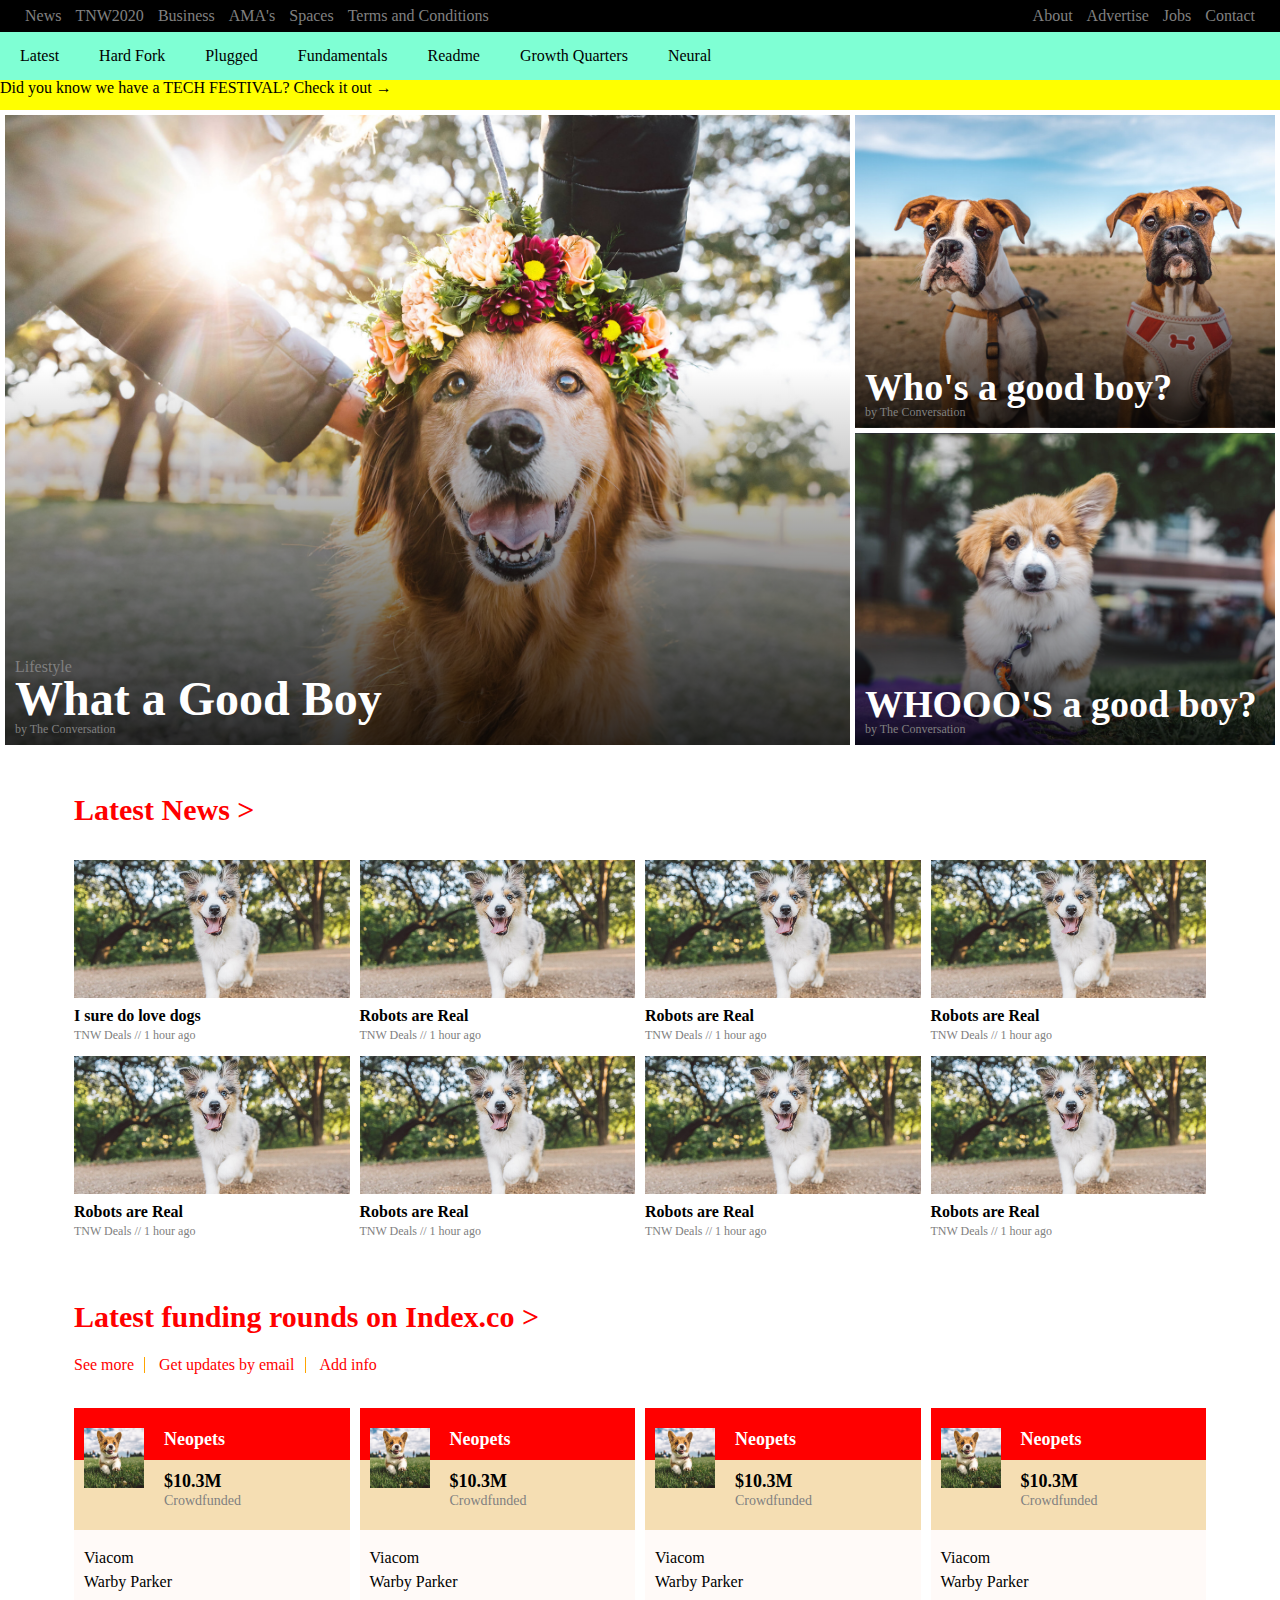
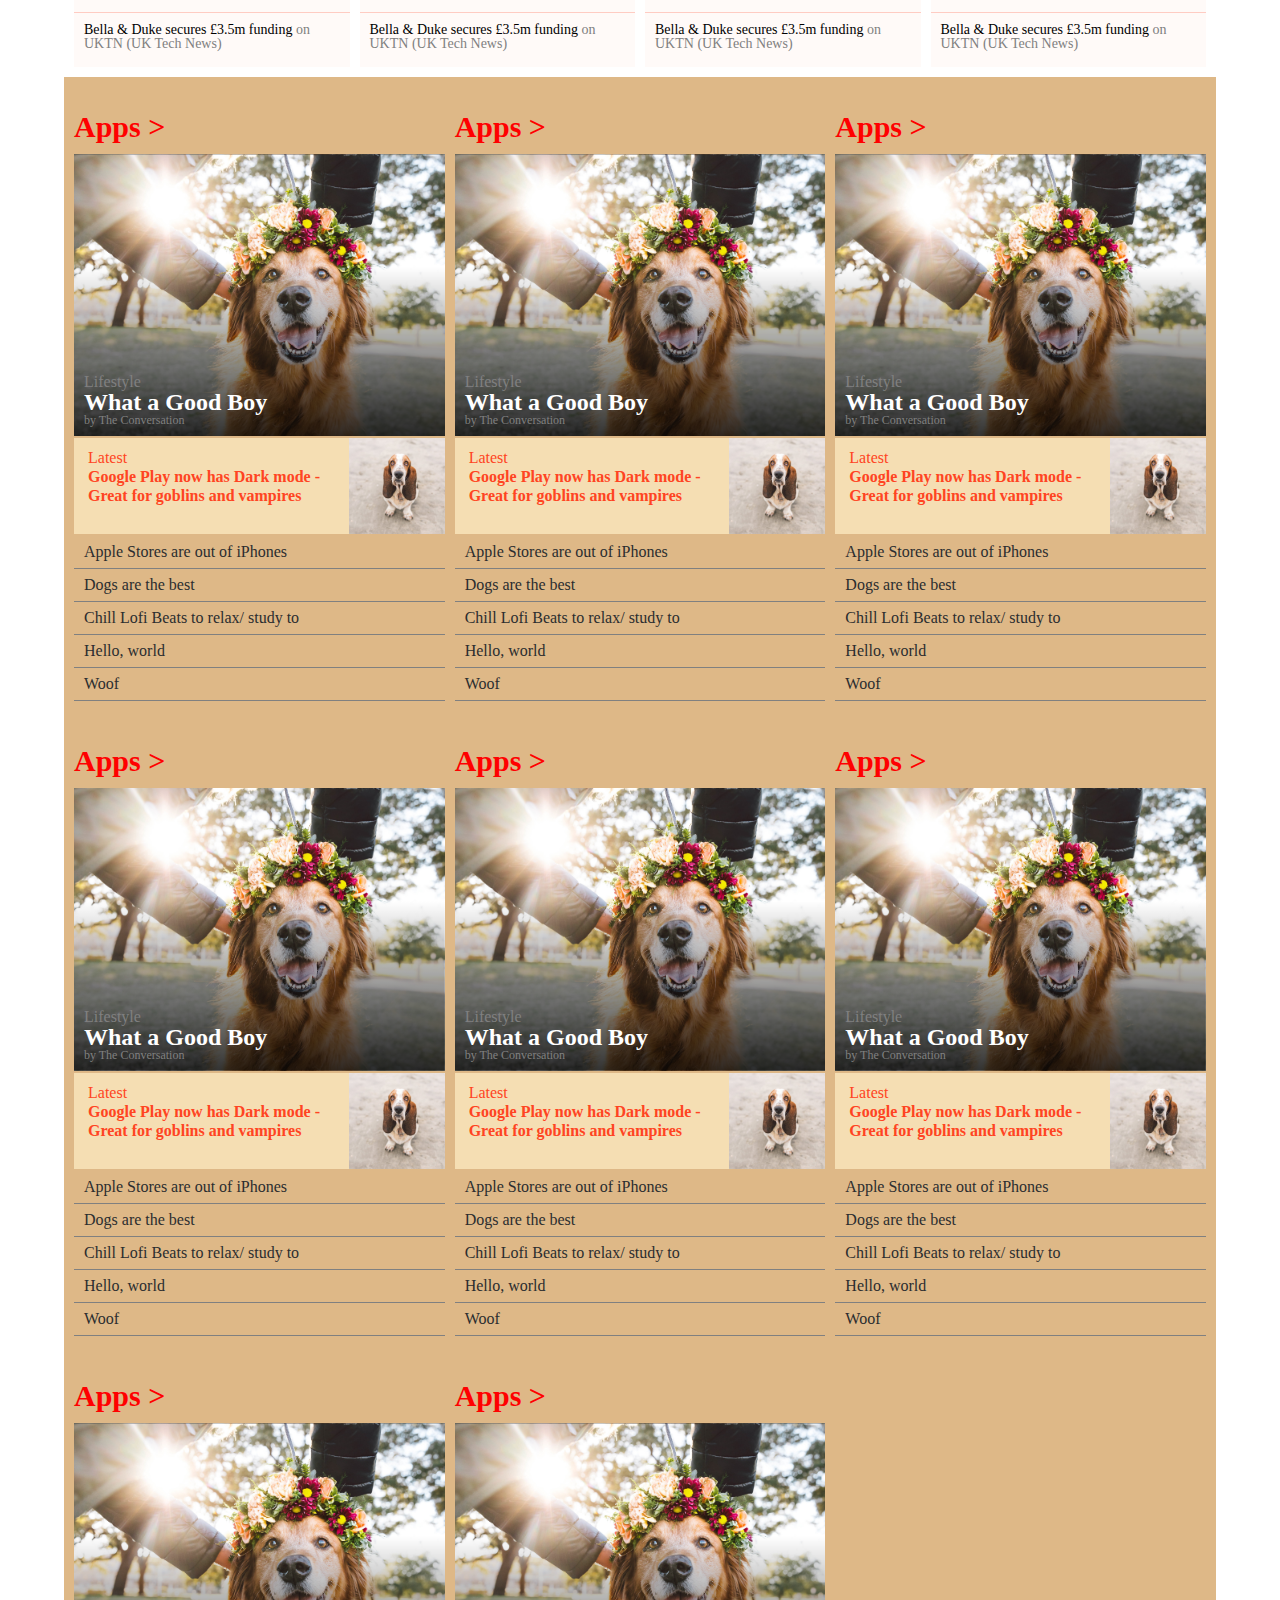
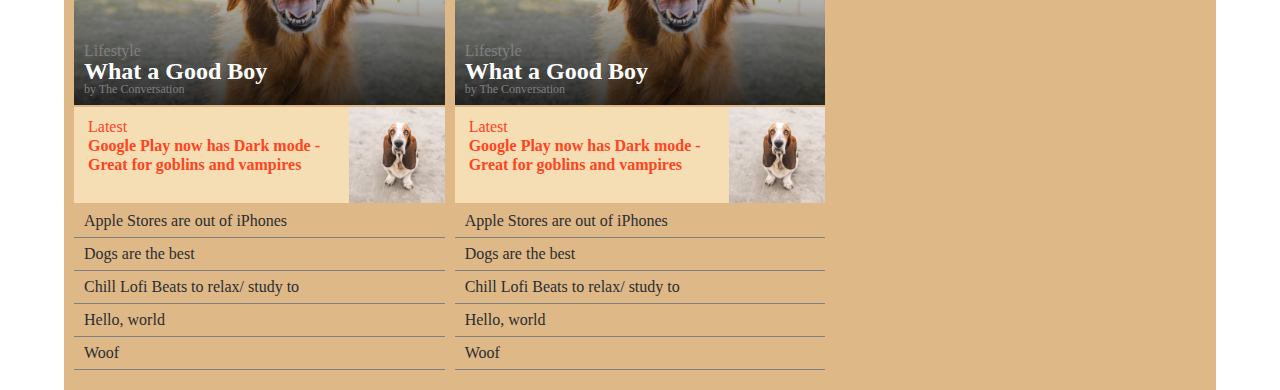
==== index.html @ 5435e881 "Add more lorem ipsum. adjust spacing for categories grid" ====
<!DOCTYPE html>
<html>
  <head>
    <title>TNW</title>
    <link rel="stylesheet" type="text/css" href="style.css" />
  </head>
  <body>
    <div class="top-nav">
      <ul class="top-nav-grid left">
        <li>News</li>
        <li>TNW2020</li>
        <li>Business</li>
        <li>AMA's</li>
        <li>Spaces</li>
        <li>Terms and Conditions</li>
      </ul>

      <ul class="top-nav-grid right">
        <li>About</li>
        <li>Advertise</li>
        <li>Jobs</li>
        <li>Contact</li>
      </ul>
    </div>
    <div class="sticky-nav">
      <div class="logo">
        Logo!
      </div>
      <div class="links">
        <ul class="nav-flex">
          <li>Latest</li>
          <li>Hard Fork</li>
          <li>Plugged</li>
          <li>Fundamentals</li>
          <li>Readme</li>
          <li>Growth Quarters</li>
          <li>Neural</li>
        </ul>
      </div>
      <div class="banner">
        Did you know we have a TECH FESTIVAL? Check it out →
      </div>
    </div>
    <section class="main-articles-grid">
      <article class="cover cover-story">
        <div class="cover__details">
          <h5 class="cover__category">Lifestyle</h5>
          <h3 class="cover__title main">What a Good Boy</h3>
          <p class="cover__author">by The Conversation</p>
        </div>
      </article>
      <article class="cover side side1">
        <div class="cover__details">
          <h3 class="cover__title">Who's a good boy?</h3>
          <p class="cover__author">by The Conversation</p>
        </div>
      </article>
      <article class="cover side side2">
        <div class="cover__details">
          <h3 class="cover__title">WHOOO'S a good boy?</h3>
          <p class="cover__author">by The Conversation</p>
        </div>
      </article>
    </section>
    <h2 class="latest_news__heading section_heading">Latest News ></h2>
    <section class="latest-news-grid page-grid">
      <div class="latest_article">
        <div class="article__image"></div>
        <div class="article__details">
          <a href="#" class="article_header">I sure do love dogs</a>
          <p class="author-date">TNW Deals // 1 hour ago</p>
        </div>
      </div>
      <div class="latest_article">
        <div class="article__image"></div>
        <div class="article__details">
          <h4 class="article_header">Robots are Real</h4>
          <p class="author-date">TNW Deals // 1 hour ago</p>
        </div>
      </div>
      <div class="latest_article">
        <div class="article__image"></div>
        <div class="article__details">
          <h4 class="article_header">Robots are Real</h4>
          <p class="author-date">TNW Deals // 1 hour ago</p>
        </div>
      </div>
      <div class="latest_article">
        <div class="article__image"></div>
        <div class="article__details">
          <h4 class="article_header">Robots are Real</h4>
          <p class="author-date">TNW Deals // 1 hour ago</p>
        </div>
      </div>
      <div class="latest_article">
        <div class="article__image"></div>
        <div class="article__details">
          <h4 class="article_header">Robots are Real</h4>
          <p class="author-date">TNW Deals // 1 hour ago</p>
        </div>
      </div>
      <div class="latest_article">
        <div class="article__image"></div>
        <div class="article__details">
          <h4 class="article_header">Robots are Real</h4>
          <p class="author-date">TNW Deals // 1 hour ago</p>
        </div>
      </div>
      <div class="latest_article">
        <div class="article__image"></div>
        <div class="article__details">
          <h4 class="article_header">Robots are Real</h4>
          <p class="author-date">TNW Deals // 1 hour ago</p>
        </div>
      </div>
      <div class="latest_article">
        <div class="article__image"></div>
        <div class="article__details">
          <h4 class="article_header">Robots are Real</h4>
          <p class="author-date">TNW Deals // 1 hour ago</p>
        </div>
      </div>
    </section>
    <section class="funding">
      <div class="funding__headings">
        <h2 class="latest_news__heading section_heading">
          Latest funding rounds on Index.co >
        </h2>
        <ul class="funding__links">
          <!-- TODO For deployment, be sure to put these comments in place -->
          <li><a href="#">See more</a></li>
          <!-- 
          -->
          <li><a href="#">Get updates by email</a></li>
          <!-- 
          -->
          <li><a href="#">Add info</a></li>
          <!-- 
        --></ul>
      </div>
      <div class="funding__cards-grid page-grid">
        <div class="funding__card">
          <div class="card__top_grid_wrap">
            <div class="card__top_grid">
              <div class="card__image_column">
                <div class="card__image"></div>
              </div>
              <!-- <div class="card__heading"> -->
              <h5 class="card__bis_name">Neopets</h5>
              <p class="card__value">
                $10.3M
                <span class="card__fund_src">Crowdfunded</span>
              </p>
            </div>
          </div>
          <div class="card__bottom_grid">
            <div class="partners">
              Viacom<br />
              Warby Parker
            </div>
            <div class="deets">
              Bella & Duke secures £3.5m funding
              <span>on UKTN (UK Tech News)</span>
            </div>
          </div>
        </div>
        <!-- </div> -->
        <div class="funding__card">
          <div class="card__top_grid_wrap">
            <div class="card__top_grid">
              <div class="card__image_column">
                <div class="card__image"></div>
              </div>
              <!-- <div class="card__heading"> -->
              <h5 class="card__bis_name">Neopets</h5>
              <p class="card__value">
                $10.3M
                <span class="card__fund_src">Crowdfunded</span>
              </p>
            </div>
          </div>
          <div class="card__bottom_grid">
            <div class="partners">
              Viacom<br />
              Warby Parker
            </div>
            <div class="deets">
              Bella & Duke secures £3.5m funding
              <span>on UKTN (UK Tech News)</span>
            </div>
          </div>
        </div>
        <div class="funding__card">
          <div class="card__top_grid_wrap">
            <div class="card__top_grid">
              <div class="card__image_column">
                <div class="card__image"></div>
              </div>
              <!-- <div class="card__heading"> -->
              <h5 class="card__bis_name">Neopets</h5>
              <p class="card__value">
                $10.3M
                <span class="card__fund_src">Crowdfunded</span>
              </p>
            </div>
          </div>
          <div class="card__bottom_grid">
            <div class="partners">
              Viacom<br />
              Warby Parker
            </div>
            <div class="deets">
              Bella & Duke secures £3.5m funding
              <span>on UKTN (UK Tech News)</span>
            </div>
          </div>
        </div>
        <div class="funding__card">
          <div class="card__top_grid_wrap">
            <div class="card__top_grid">
              <div class="card__image_column">
                <div class="card__image"></div>
              </div>
              <!-- <div class="card__heading"> -->
              <h5 class="card__bis_name">Neopets</h5>
              <p class="card__value">
                $10.3M
                <span class="card__fund_src">Crowdfunded</span>
              </p>
            </div>
          </div>
          <div class="card__bottom_grid">
            <div class="partners">
              Viacom<br />
              Warby Parker
            </div>
            <div class="deets">
              Bella & Duke secures £3.5m funding
              <span>on UKTN (UK Tech News)</span>
            </div>
          </div>
        </div>
      </div>
    </section>
    <section class="news_categories">
      <div class="page-grid categories_grid">
        <div class="category_card">
          <h2 class="category_card__heading section_heading">Apps ></h2>
          <article class="cover apps category_card__cover-story">
            <div class="cover__details">
              <h5 class="cover__category">Lifestyle</h5>
              <h3 class="cover__title main">What a Good Boy</h3>
              <p class="cover__author">by The Conversation</p>
            </div>
          </article>
          <div class="category_card__latest">
            <div class="latest__heading_wrap">
              <h5 class="latest__latest">Latest</h5>
              <h4 class="latest__title">
                Google Play now has Dark mode - Great for goblins and vampires
              </h4>
            </div>
            <div class="latest__image"></div>
          </div>
          <div class="category_card__articles">
            <ul>
              <li>Apple Stores are out of iPhones</li>
              <li>Dogs are the best</li>
              <li>Chill Lofi Beats to relax/ study to</li>
              <li>Hello, world</li>
              <li>Woof</li>
            </ul>
          </div>
        </div>
        <div class="category_card">
          <h2 class="category_card__heading section_heading">Apps ></h2>
          <article class="cover apps category_card__cover-story">
            <div class="cover__details">
              <h5 class="cover__category">Lifestyle</h5>
              <h3 class="cover__title main">What a Good Boy</h3>
              <p class="cover__author">by The Conversation</p>
            </div>
          </article>
          <div class="category_card__latest">
            <div class="latest__heading_wrap">
              <h5 class="latest__latest">Latest</h5>
              <h4 class="latest__title">
                Google Play now has Dark mode - Great for goblins and vampires
              </h4>
            </div>
            <div class="latest__image"></div>
          </div>
          <div class="category_card__articles">
            <ul>
              <li>Apple Stores are out of iPhones</li>
              <li>Dogs are the best</li>
              <li>Chill Lofi Beats to relax/ study to</li>
              <li>Hello, world</li>
              <li>Woof</li>
            </ul>
          </div>
        </div>
        <div class="category_card">
          <h2 class="category_card__heading section_heading">Apps ></h2>
          <article class="cover apps category_card__cover-story">
            <div class="cover__details">
              <h5 class="cover__category">Lifestyle</h5>
              <h3 class="cover__title main">What a Good Boy</h3>
              <p class="cover__author">by The Conversation</p>
            </div>
          </article>
          <div class="category_card__latest">
            <div class="latest__heading_wrap">
              <h5 class="latest__latest">Latest</h5>
              <h4 class="latest__title">
                Google Play now has Dark mode - Great for goblins and vampires
              </h4>
            </div>
            <div class="latest__image"></div>
          </div>
          <div class="category_card__articles">
            <ul>
              <li>Apple Stores are out of iPhones</li>
              <li>Dogs are the best</li>
              <li>Chill Lofi Beats to relax/ study to</li>
              <li>Hello, world</li>
              <li>Woof</li>
            </ul>
          </div>
        </div>
        <div class="category_card">
          <h2 class="category_card__heading section_heading">Apps ></h2>
          <article class="cover apps category_card__cover-story">
            <div class="cover__details">
              <h5 class="cover__category">Lifestyle</h5>
              <h3 class="cover__title main">What a Good Boy</h3>
              <p class="cover__author">by The Conversation</p>
            </div>
          </article>
          <div class="category_card__latest">
            <div class="latest__heading_wrap">
              <h5 class="latest__latest">Latest</h5>
              <h4 class="latest__title">
                Google Play now has Dark mode - Great for goblins and vampires
              </h4>
            </div>
            <div class="latest__image"></div>
          </div>
          <div class="category_card__articles">
            <ul>
              <li>Apple Stores are out of iPhones</li>
              <li>Dogs are the best</li>
              <li>Chill Lofi Beats to relax/ study to</li>
              <li>Hello, world</li>
              <li>Woof</li>
            </ul>
          </div>
        </div>
        <div class="category_card">
          <h2 class="category_card__heading section_heading">Apps ></h2>
          <article class="cover apps category_card__cover-story">
            <div class="cover__details">
              <h5 class="cover__category">Lifestyle</h5>
              <h3 class="cover__title main">What a Good Boy</h3>
              <p class="cover__author">by The Conversation</p>
            </div>
          </article>
          <div class="category_card__latest">
            <div class="latest__heading_wrap">
              <h5 class="latest__latest">Latest</h5>
              <h4 class="latest__title">
                Google Play now has Dark mode - Great for goblins and vampires
              </h4>
            </div>
            <div class="latest__image"></div>
          </div>
          <div class="category_card__articles">
            <ul>
              <li>Apple Stores are out of iPhones</li>
              <li>Dogs are the best</li>
              <li>Chill Lofi Beats to relax/ study to</li>
              <li>Hello, world</li>
              <li>Woof</li>
            </ul>
          </div>
        </div>
        <div class="category_card">
          <h2 class="category_card__heading section_heading">Apps ></h2>
          <article class="cover apps category_card__cover-story">
            <div class="cover__details">
              <h5 class="cover__category">Lifestyle</h5>
              <h3 class="cover__title main">What a Good Boy</h3>
              <p class="cover__author">by The Conversation</p>
            </div>
          </article>
          <div class="category_card__latest">
            <div class="latest__heading_wrap">
              <h5 class="latest__latest">Latest</h5>
              <h4 class="latest__title">
                Google Play now has Dark mode - Great for goblins and vampires
              </h4>
            </div>
            <div class="latest__image"></div>
          </div>
          <div class="category_card__articles">
            <ul>
              <li>Apple Stores are out of iPhones</li>
              <li>Dogs are the best</li>
              <li>Chill Lofi Beats to relax/ study to</li>
              <li>Hello, world</li>
              <li>Woof</li>
            </ul>
          </div>
        </div>
        <div class="category_card">
          <h2 class="category_card__heading section_heading">Apps ></h2>
          <article class="cover apps category_card__cover-story">
            <div class="cover__details">
              <h5 class="cover__category">Lifestyle</h5>
              <h3 class="cover__title main">What a Good Boy</h3>
              <p class="cover__author">by The Conversation</p>
            </div>
          </article>
          <div class="category_card__latest">
            <div class="latest__heading_wrap">
              <h5 class="latest__latest">Latest</h5>
              <h4 class="latest__title">
                Google Play now has Dark mode - Great for goblins and vampires
              </h4>
            </div>
            <div class="latest__image"></div>
          </div>
          <div class="category_card__articles">
            <ul>
              <li>Apple Stores are out of iPhones</li>
              <li>Dogs are the best</li>
              <li>Chill Lofi Beats to relax/ study to</li>
              <li>Hello, world</li>
              <li>Woof</li>
            </ul>
          </div>
        </div>
        <div class="category_card">
          <h2 class="category_card__heading section_heading">Apps ></h2>
          <article class="cover apps category_card__cover-story">
            <div class="cover__details">
              <h5 class="cover__category">Lifestyle</h5>
              <h3 class="cover__title main">What a Good Boy</h3>
              <p class="cover__author">by The Conversation</p>
            </div>
          </article>
          <div class="category_card__latest">
            <div class="latest__heading_wrap">
              <h5 class="latest__latest">Latest</h5>
              <h4 class="latest__title">
                Google Play now has Dark mode - Great for goblins and vampires
              </h4>
            </div>
            <div class="latest__image"></div>
          </div>
          <div class="category_card__articles">
            <ul>
              <li>Apple Stores are out of iPhones</li>
              <li>Dogs are the best</li>
              <li>Chill Lofi Beats to relax/ study to</li>
              <li>Hello, world</li>
              <li>Woof</li>
            </ul>
          </div>
        </div>
      </div>
    </section>
  </body>
</html>
---- style.css ----
/* http://meyerweb.com/eric/tools/css/reset/ 
   v2.0 | 20110126
   License: none (public domain)
*/

html,
body,
div,
span,
applet,
object,
iframe,
h1,
h2,
h3,
h4,
h5,
h6,
p,
blockquote,
pre,
a,
abbr,
acronym,
address,
big,
cite,
code,
del,
dfn,
em,
img,
ins,
kbd,
q,
s,
samp,
small,
strike,
strong,
sub,
sup,
tt,
var,
b,
u,
i,
center,
dl,
dt,
dd,
ol,
ul,
li,
fieldset,
form,
label,
legend,
table,
caption,
tbody,
tfoot,
thead,
tr,
th,
td,
article,
aside,
canvas,
details,
embed,
figure,
figcaption,
footer,
header,
hgroup,
menu,
nav,
output,
ruby,
section,
summary,
time,
mark,
audio,
video {
  margin: 0;
  padding: 0;
  border: 0;
  font-size: 100%;
  font: inherit;
  vertical-align: baseline;
}
/* HTML5 display-role reset for older browsers */
article,
aside,
details,
figcaption,
figure,
footer,
header,
hgroup,
menu,
nav,
section {
  display: block;
}
body {
  line-height: 1;
}
ol,
ul {
  list-style: none;
}
blockquote,
q {
  quotes: none;
}
blockquote:before,
blockquote:after,
q:before,
q:after {
  content: '';
  content: none;
}
table {
  border-collapse: collapse;
  border-spacing: 0;
}

/* MAIN CSS */

nav {
  display: block;
}

.main-articles-grid {
  display: block;
  height: 70vh;
}

.latest-news-grid {
  /* background-color: cadetblue; */
  width: 1152px;
  margin: 0 auto;
}

@media all and (max-width: 1152px) {
  .latest-news-grid {
    width: 100%;
  }
}

/* Top Nav grid*/

.top-nav {
  display: grid;
  grid-template-columns: auto 1fr;
  align-content: center;
}

@media all and (max-width: 767px) {
  .top-nav {
    display: none;
  }
}

.top-nav-grid {
  list-style: none;
  color: grey;
}

.top-nav-grid > * {
  display: inline-block;
  padding: 0 5px;
}

.top-nav-grid.right {
  justify-self: end;
  padding-right: 20px;
}

.top-nav-grid.left {
  padding-left: 20px;
}

/* Nav grid */

.sticky-nav {
  position: sticky;
  top: 0;
  background-color: aquamarine;
  height: 78px;
  display: grid;
  width: 100%;
  grid-template-columns: 108px 1fr;
  grid-template-rows: 48px 30px;
}

.logo {
  grid-row: span 1;
  grid-column: span 1;
  background: #bada55;
}

.links {
  grid-row: span 1;
  grid-column: span 1;
}

.banner {
  grid-column: span 2;
  background-color: yellow;
}
.top-nav {
  height: 32px;
  background: black;
  color: white;
}

@media all and (min-width: 1025px) {
  .logo {
    display: none;
  }
  .links {
    grid-column: span 2;
  }
}

/* nav */

.nav-flex {
  display: flex;
  align-items: center;
  height: 100%;
}

.nav-flex li {
  /* display: inline-block; */
  padding: 0 20px;
}

@media all and (max-width: 1215px) {
  .nav-flex li:nth-child(6),
  .nav-flex li:last-child {
    display: none;
  }
}

/* ---------- */
/* Cover grid */
/* ---------- */

/* Cover Articles */

.cover-story {
  background: linear-gradient(rgba(0, 0, 0, 0) 40%, rgba(0, 0, 0, 0.8)),
    url('./dogs/2019+Portfolio-18.jpg');

  background-size: cover;
  background-position: 50%;
}

.side1 {
  background: linear-gradient(rgba(0, 0, 0, 0) 40%, rgba(0, 0, 0, 0.8)),
    url('./dogs/QL9A3388.jpg');
  background-size: cover;
  background-position: 50%;
}

.side2 {
  background: linear-gradient(rgba(0, 0, 0, 0) 40%, rgba(0, 0, 0, 0.8)),
    url('./dogs/QL9A9324.jpg');
  background-size: cover;
  background-position: 50%;
}

.cover {
  display: grid;
  grid-template-columns: 1fr;
  align-items: end;
}

.cover__details {
  color: white;
  padding: 10px;
}

/* ---Mobile View */

.cover__category {
  color: grey;
}

.cover__title {
  font-weight: 700;
  font-size: 38px;
}

.cover__title.main {
  font-weight: 700;
  font-size: 48px;
}

.cover__author {
  color: grey;
  font-size: 12px;
}

/* Cover Layout */

@media all and (max-width: 1023px) {
  .main-articles-grid {
    height: 60vh;
  }

  .cover__title {
    font-weight: 700;
    font-size: 30px;
  }

  .cover__title.main {
    font-weight: 700;
    font-size: 38px;
  }
}

.main-articles-grid {
  display: grid;
  grid-template-columns: 1fr 1fr 1fr;
  grid-template-rows: 1fr 1fr;
  grid-template-areas:
    'cover cover side1'
    'cover cover side2';
  grid-gap: 5px;
  box-sizing: border-box;
  margin: 5px;
}

.cover-story {
  grid-area: cover;
}

.side1 {
  grid-area: side1;
}

.side2 {
  grid-area: side2;
}

@media all and (max-width: 767px) {
  .main-articles-grid {
    grid-template-columns: 1fr;
    grid-template-rows: 136px 136px 136px;
    grid-gap: 4px;
    grid-template-areas:
      'cover'
      'side1'
      'side2';
    height: auto;
  }

  .cover__title,
  .cover__title.main {
    font-weight: 700;
    font-size: 24px;
  }

  .cover__author {
    font-size: 12px;
  }
}

/* ---Mid view */

/* ---Full Desktop View */

/* Latest News Grid */

.section_heading {
  color: red;
  font-size: 30px;
  font-weight: 700;
  width: 1152px;
  margin: 50px auto 25px auto;
  box-sizing: border-box;
  padding: 0 10px 0 10px;
}

@media all and (max-width: 1152px) {
  .latest_news__heading {
    width: auto;
  }
}

.page-grid {
  display: grid;
  grid-template-columns: repeat(auto-fill, minmax(228px, 1fr));
  grid-gap: 10px;
  box-sizing: border-box;
  padding: 10px;
  max-width: 1152px;
  margin: 0 auto;
}

.latest_article {
  display: flex;
  flex-direction: column;
  height: auto;
}

.article__image {
  width: 100%;
  background: url('./dogs/Wyatt+Aussie+Pup+\(2+of+4\).jpg');
  background-size: cover;
  padding-top: 50%;
  margin-bottom: 5px;
  background-position: 50%;
}

.article_header {
  display: block;
  text-decoration: none;
  font-weight: 700;
  color: black;
  padding-top: 5px;
}

.article_header:hover {
  text-decoration: underline;
  text-decoration-color: gray;
  color: orange;
}

.author-date {
  color: grey;
  font-size: 12px;
  font-weight: 300;
  display: block;
  padding: 5px 0;
}

@media all and (max-width: 705px) {
  .page-grid {
    grid-template-columns: 1fr;
  }
  .latest_article {
    flex-direction: row;
  }
  .article__image {
    width: 75px;
    padding-top: 75px;
  }
}

/* Funding Section */

.funding__links a {
  color: red;
  text-decoration: none;
}

.funding__links a:hover {
  color: black;
}

.funding__links {
  list-style: none;
  box-sizing: border-box;
  padding: 0 10px 0 10px;
  margin: 0 auto;
  margin-bottom: 25px;
  width: 1152px;
}

.funding__links > * {
  display: inline-block;
  padding: 0 10px;
  border-right: 1px solid orange;
}

.funding__links > li:first-child {
  padding-left: 0;
}

.funding__links li:last-child {
  border-right: none;
}

@media all and (max-width: 705px) {
  .funding__links > * {
    display: block;
    padding: 8px 0;
  }
}

/* Funding Cards */

.card__top_grid_wrap {
  padding: 10px;
  width: calc(100% - 20px);
  background: linear-gradient(red, red 52px, wheat 43px, wheat);
}

.card__top_grid {
  display: grid;
  width: 100%;
  grid-template-columns: 80px 1fr;
  grid-template-rows: 42px 1fr;
  height: 102px;
  align-items: center;
}

@media all and (max-width: 705px) {
  .latest-news-grid {
    grid-template-columns: 1fr;
  }
  .latest_article {
    flex-direction: row;
  }
  /* .article__image {
    width: 75px;
    padding-top: 75px;
  } */
}

.card__image {
  background: url('dogs/QL9A5874.jpg');
  width: 60px;
  height: 60px;
  background-size: cover;
  background-position: 50%;
  margin-top: 10px;
}

.card__image_column {
  grid-row: span 2;
  align-self: start;
}

.card__bis_name {
  color: white;
  font-size: 18px;
  font-weight: 700;
}

.card__value {
  font-size: 18px;
  font-weight: 700;
  line-height: 1.25;
}

.card__fund_src {
  color: grey;
  display: block;
  font-weight: normal;
  font-size: 14px;
}

.card__bottom_grid {
  display: grid;
  grid-template-rows: 82px auto;
  background-color: #fffaf8;
}

.partners {
  padding: 16px 10px;
  line-height: 1.5em;
}

.card__bottom_grid .deets {
  padding: 10px 10px 16px 10px;
  border-top: 1px solid rgba(255, 68, 34, 0.25);
}

.deets {
  font-size: 14px;
}

.deets span {
  color: grey;
}

@media all and (max-width: 961px) {
  .funding__cards-grid .funding__card:last-child {
    display: none;
  }
}

/* Article Categories Grid */

.category_card {
  display: grid;
  grid-gap: 2px;
  margin-bottom: 10px;
}

.categories_grid {
  background: burlywood;
  grid-template-columns: repeat(auto-fill, minmax(336px, 1fr));
}

@media all and (max-width: 768px) {
  .categories_grid {
    grid-template-columns: 1fr;
  }
}

.category_card .category_card__heading {
  width: 100%;
  padding: 0;
  margin: 25px 0 10px 0;
}

.category_card__cover-story {
  background: linear-gradient(rgba(0, 0, 0, 0) 40%, rgba(0, 0, 0, 0.8)),
    url('./dogs/2019+Portfolio-18.jpg');

  background-size: cover;
  background-position: 50%;
  padding-top: calc(80% - 86px);
}

.category_card .cover__title {
  font-size: 24px;
}

.category_card__latest {
  display: grid;
  grid-template-columns: 1fr 96px;
}

.latest__image {
  background: url(./dogs/QL9A9037.jpg);
  padding-top: 100%;
  background-size: cover;
  background-position: 50%;
}

.latest__heading_wrap {
  padding: 10px 14px;
  background: wheat;
}

.latest__latest,
.latest__title {
  color: #f42;
  line-height: 1.2;
}

.latest__title {
  font-weight: 700;
}

.latest__title:hover {
  text-decoration: underline;
  text-decoration-color: goldenrod;
}

.category_card__articles ul {
  list-style: disc;
  list-style: inside;
}

.category_card__articles li {
  display: block;
  padding-left: 10px;
  line-height: 2;
  border-bottom: 1px solid gray;
  color: #2b2d2f;
}

.category_card__articles li:hover {
  color: black;
}
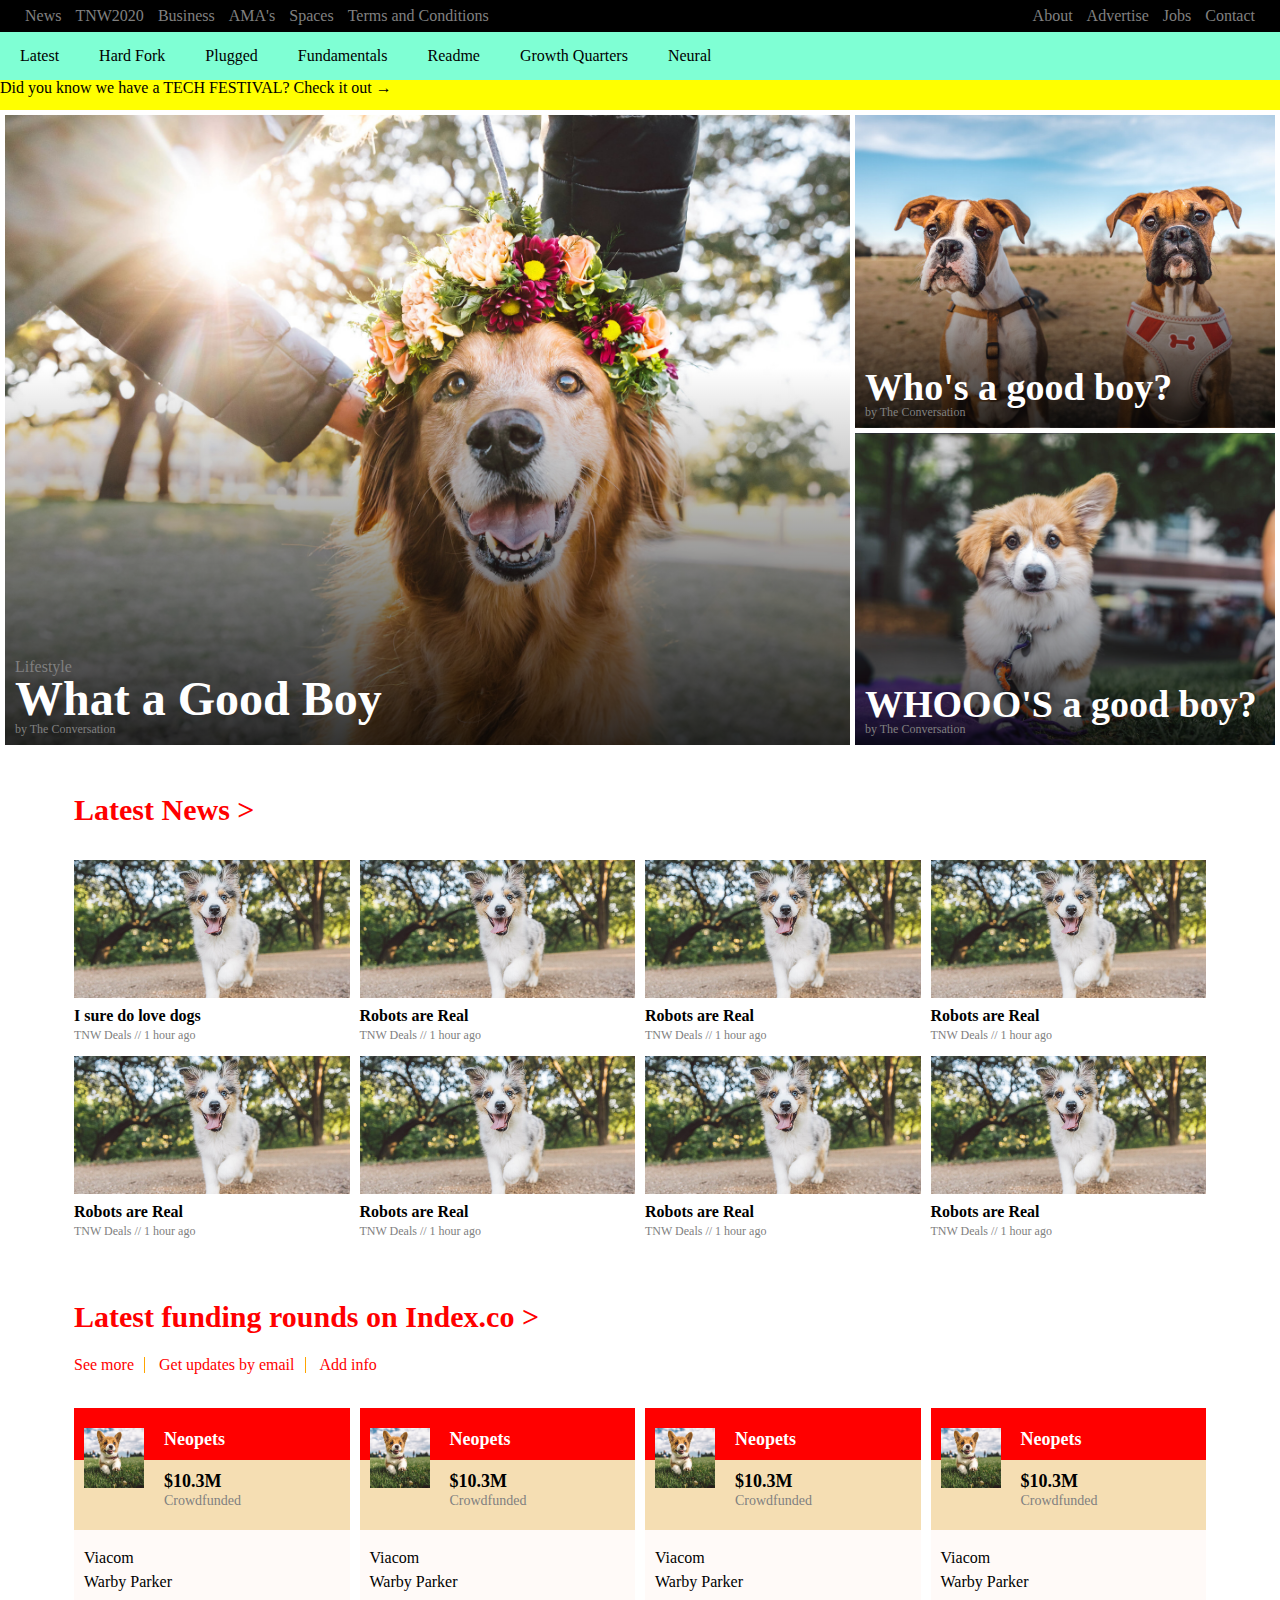
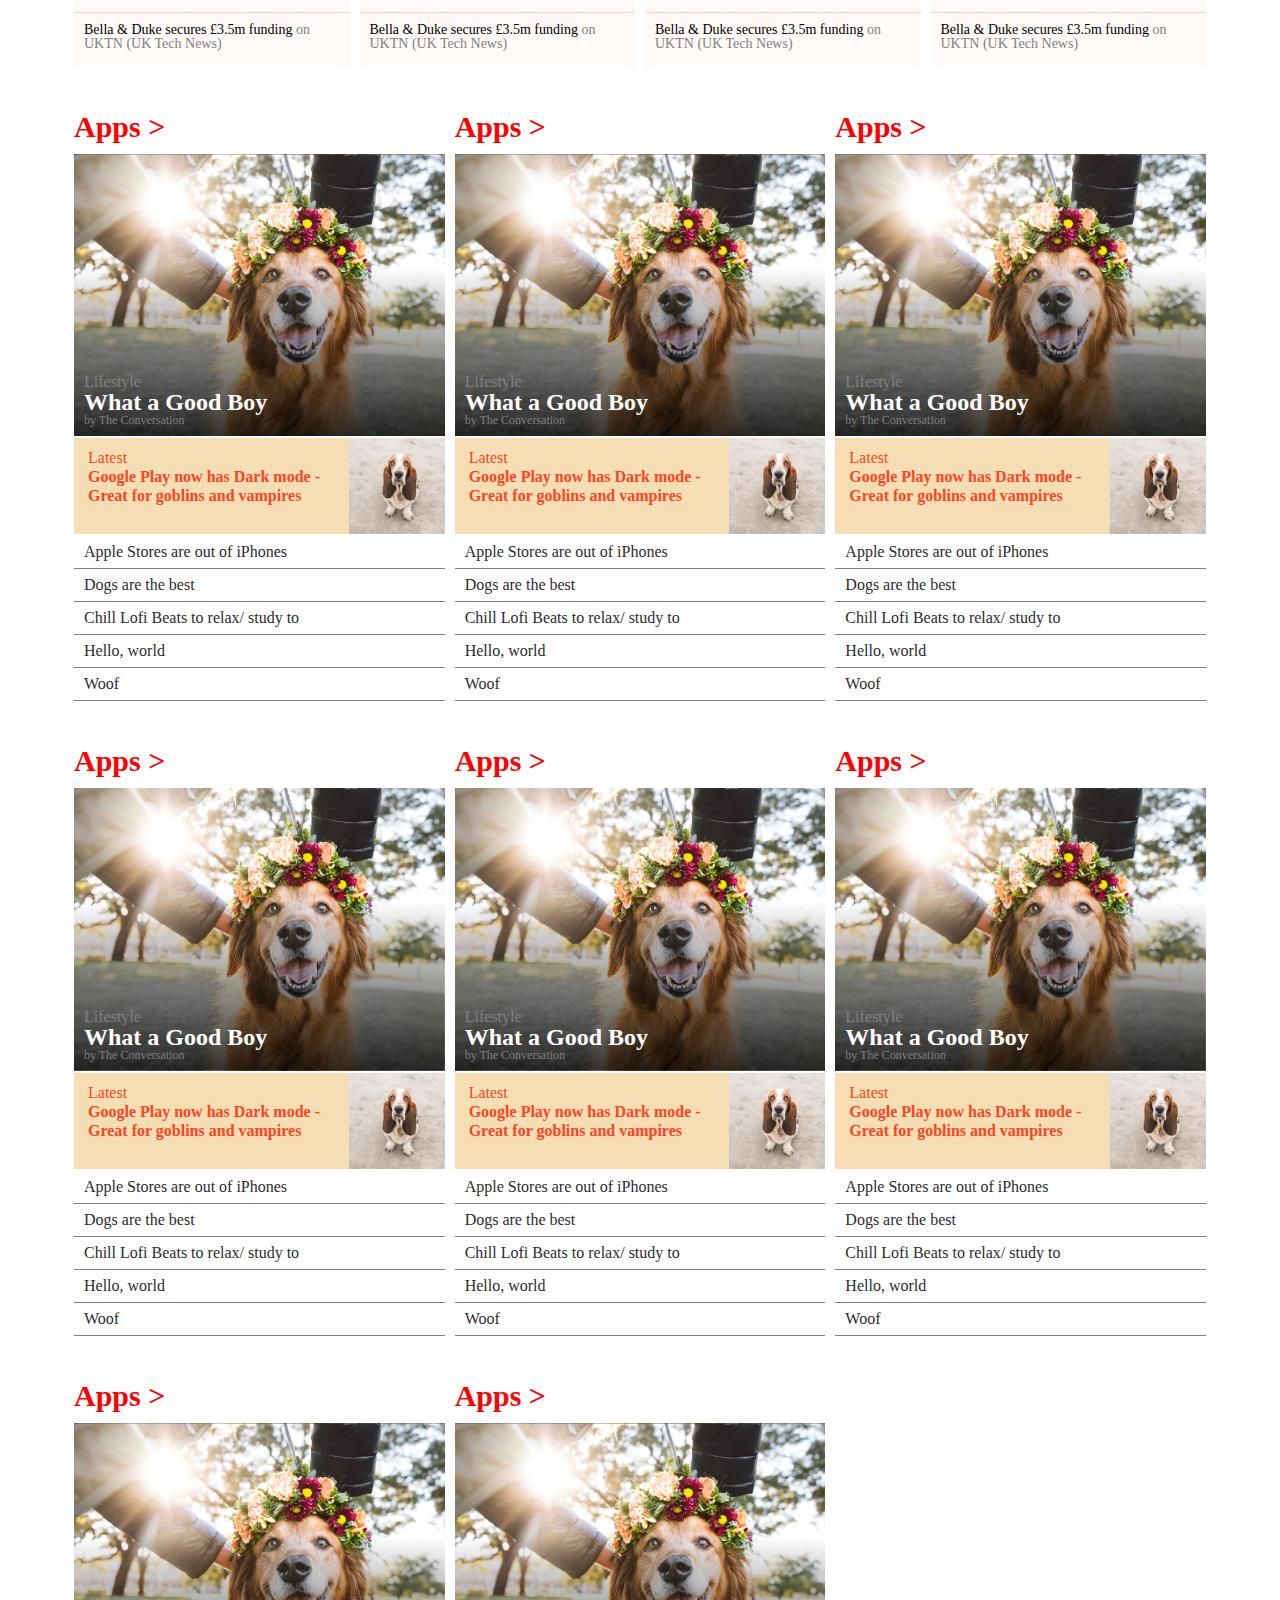
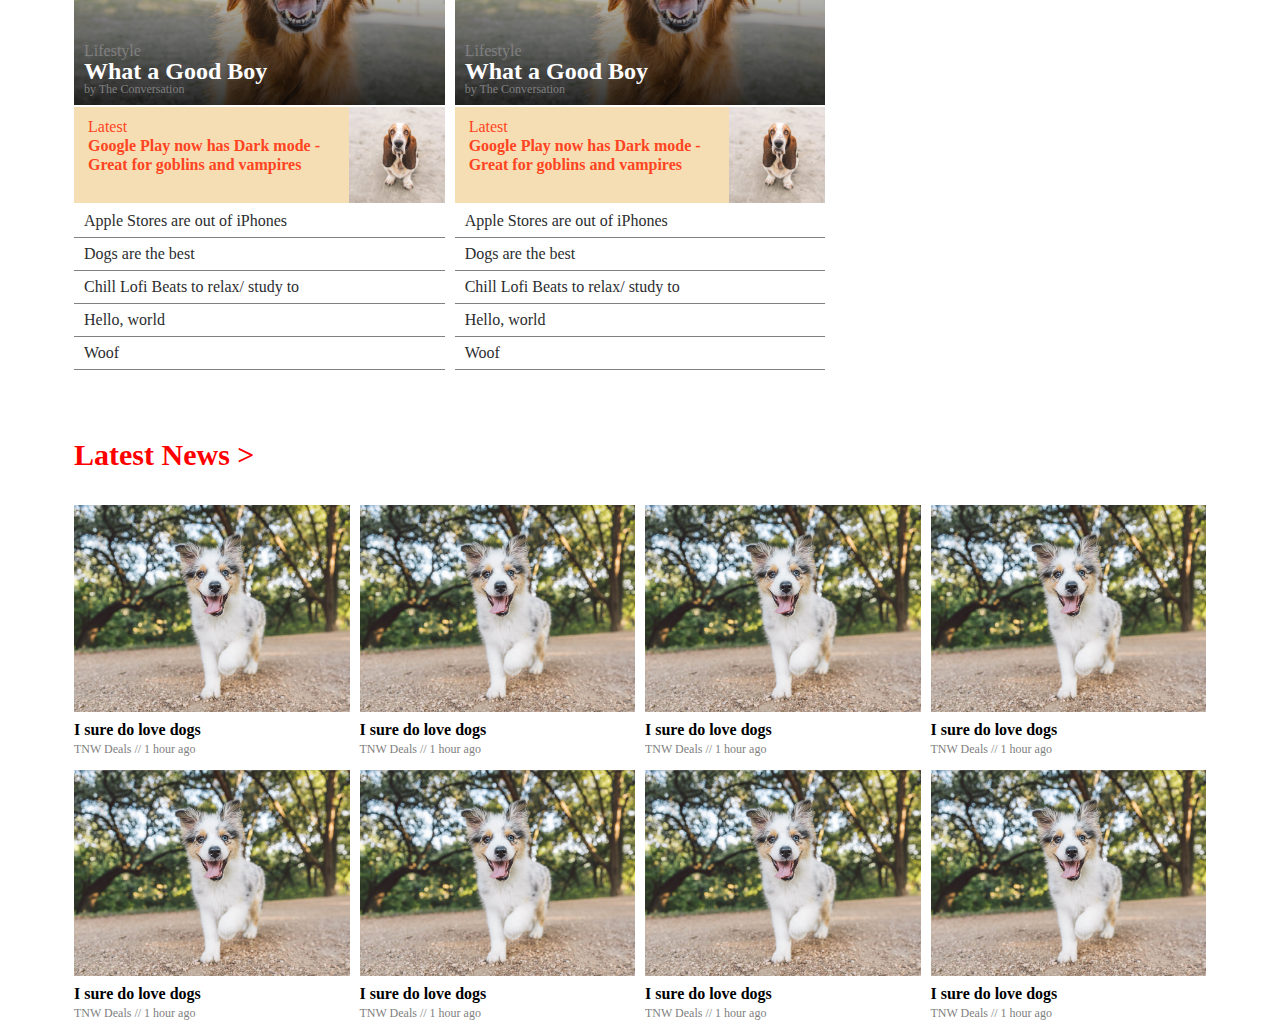
==== commit f3efa0d5: "Refactor latest news grid to be reusable for deals section" ====
--- a/index.html
+++ b/index.html
@@ -64,56 +64,56 @@
     </section>
     <h2 class="latest_news__heading section_heading">Latest News ></h2>
     <section class="latest-news-grid page-grid">
-      <div class="latest_article">
-        <div class="article__image"></div>
-        <div class="article__details">
-          <a href="#" class="article_header">I sure do love dogs</a>
-          <p class="author-date">TNW Deals // 1 hour ago</p>
-        </div>
-      </div>
-      <div class="latest_article">
-        <div class="article__image"></div>
-        <div class="article__details">
-          <h4 class="article_header">Robots are Real</h4>
-          <p class="author-date">TNW Deals // 1 hour ago</p>
-        </div>
-      </div>
-      <div class="latest_article">
-        <div class="article__image"></div>
-        <div class="article__details">
-          <h4 class="article_header">Robots are Real</h4>
-          <p class="author-date">TNW Deals // 1 hour ago</p>
-        </div>
-      </div>
-      <div class="latest_article">
-        <div class="article__image"></div>
-        <div class="article__details">
-          <h4 class="article_header">Robots are Real</h4>
-          <p class="author-date">TNW Deals // 1 hour ago</p>
-        </div>
-      </div>
-      <div class="latest_article">
-        <div class="article__image"></div>
-        <div class="article__details">
-          <h4 class="article_header">Robots are Real</h4>
-          <p class="author-date">TNW Deals // 1 hour ago</p>
-        </div>
-      </div>
-      <div class="latest_article">
-        <div class="article__image"></div>
-        <div class="article__details">
-          <h4 class="article_header">Robots are Real</h4>
-          <p class="author-date">TNW Deals // 1 hour ago</p>
-        </div>
-      </div>
-      <div class="latest_article">
-        <div class="article__image"></div>
-        <div class="article__details">
-          <h4 class="article_header">Robots are Real</h4>
-          <p class="author-date">TNW Deals // 1 hour ago</p>
-        </div>
-      </div>
-      <div class="latest_article">
+      <div class="grid_article">
+        <div class="article__image"></div>
+        <div class="article__details">
+          <a href="#" class="article_header">I sure do love dogs</a>
+          <p class="author-date">TNW Deals // 1 hour ago</p>
+        </div>
+      </div>
+      <div class="grid_article">
+        <div class="article__image"></div>
+        <div class="article__details">
+          <h4 class="article_header">Robots are Real</h4>
+          <p class="author-date">TNW Deals // 1 hour ago</p>
+        </div>
+      </div>
+      <div class="grid_article">
+        <div class="article__image"></div>
+        <div class="article__details">
+          <h4 class="article_header">Robots are Real</h4>
+          <p class="author-date">TNW Deals // 1 hour ago</p>
+        </div>
+      </div>
+      <div class="grid_article">
+        <div class="article__image"></div>
+        <div class="article__details">
+          <h4 class="article_header">Robots are Real</h4>
+          <p class="author-date">TNW Deals // 1 hour ago</p>
+        </div>
+      </div>
+      <div class="grid_article">
+        <div class="article__image"></div>
+        <div class="article__details">
+          <h4 class="article_header">Robots are Real</h4>
+          <p class="author-date">TNW Deals // 1 hour ago</p>
+        </div>
+      </div>
+      <div class="grid_article">
+        <div class="article__image"></div>
+        <div class="article__details">
+          <h4 class="article_header">Robots are Real</h4>
+          <p class="author-date">TNW Deals // 1 hour ago</p>
+        </div>
+      </div>
+      <div class="grid_article">
+        <div class="article__image"></div>
+        <div class="article__details">
+          <h4 class="article_header">Robots are Real</h4>
+          <p class="author-date">TNW Deals // 1 hour ago</p>
+        </div>
+      </div>
+      <div class="grid_article">
         <div class="article__image"></div>
         <div class="article__details">
           <h4 class="article_header">Robots are Real</h4>
@@ -470,5 +470,64 @@
         </div>
       </div>
     </section>
+    <h2 class="deals__heading section_heading">Latest News ></h2>
+    <section class="deals__grid page-grid">
+      <article class="grid_article">
+        <div class="article__image square"></div>
+        <header class="article__details">
+          <a href="#" class="article_header">I sure do love dogs</a>
+          <p class="author-date">TNW Deals // 1 hour ago</p>
+        </header>
+      </article>
+      <article class="grid_article">
+        <div class="article__image square"></div>
+        <header class="article__details">
+          <a href="#" class="article_header">I sure do love dogs</a>
+          <p class="author-date">TNW Deals // 1 hour ago</p>
+        </header>
+      </article>
+      <article class="grid_article">
+        <div class="article__image square"></div>
+        <header class="article__details">
+          <a href="#" class="article_header">I sure do love dogs</a>
+          <p class="author-date">TNW Deals // 1 hour ago</p>
+        </header>
+      </article>
+      <article class="grid_article">
+        <div class="article__image square"></div>
+        <header class="article__details">
+          <a href="#" class="article_header">I sure do love dogs</a>
+          <p class="author-date">TNW Deals // 1 hour ago</p>
+        </header>
+      </article>
+      <article class="grid_article">
+        <div class="article__image square"></div>
+        <header class="article__details">
+          <a href="#" class="article_header">I sure do love dogs</a>
+          <p class="author-date">TNW Deals // 1 hour ago</p>
+        </header>
+      </article>
+      <article class="grid_article">
+        <div class="article__image square"></div>
+        <header class="article__details">
+          <a href="#" class="article_header">I sure do love dogs</a>
+          <p class="author-date">TNW Deals // 1 hour ago</p>
+        </header>
+      </article>
+      <article class="grid_article">
+        <div class="article__image square"></div>
+        <header class="article__details">
+          <a href="#" class="article_header">I sure do love dogs</a>
+          <p class="author-date">TNW Deals // 1 hour ago</p>
+        </header>
+      </article>
+      <article class="grid_article">
+        <div class="article__image square"></div>
+        <header class="article__details">
+          <a href="#" class="article_header">I sure do love dogs</a>
+          <p class="author-date">TNW Deals // 1 hour ago</p>
+        </header>
+      </article>
+    </section>
   </body>
 </html>
--- a/style.css
+++ b/style.css
@@ -404,7 +404,7 @@
   margin: 0 auto;
 }
 
-.latest_article {
+.grid_article {
   display: flex;
   flex-direction: column;
   height: auto;
@@ -441,14 +441,23 @@
   padding: 5px 0;
 }
 
+/* ---Deals section aside */
+
+.article__image.square {
+  padding-top: 75%;
+}
+
+/* ---------------------- */
+
 @media all and (max-width: 705px) {
   .page-grid {
     grid-template-columns: 1fr;
   }
-  .latest_article {
+  .grid_article {
     flex-direction: row;
   }
-  .article__image {
+  .article__image,
+  .article__image.square {
     width: 75px;
     padding-top: 75px;
   }
@@ -471,7 +480,7 @@
   padding: 0 10px 0 10px;
   margin: 0 auto;
   margin-bottom: 25px;
-  width: 1152px;
+  max-width: 1152px;
 }
 
 .funding__links > * {
@@ -516,7 +525,7 @@
   .latest-news-grid {
     grid-template-columns: 1fr;
   }
-  .latest_article {
+  .grid_article {
     flex-direction: row;
   }
   /* .article__image {
@@ -597,7 +606,6 @@
 }
 
 .categories_grid {
-  background: burlywood;
   grid-template-columns: repeat(auto-fill, minmax(336px, 1fr));
 }
 
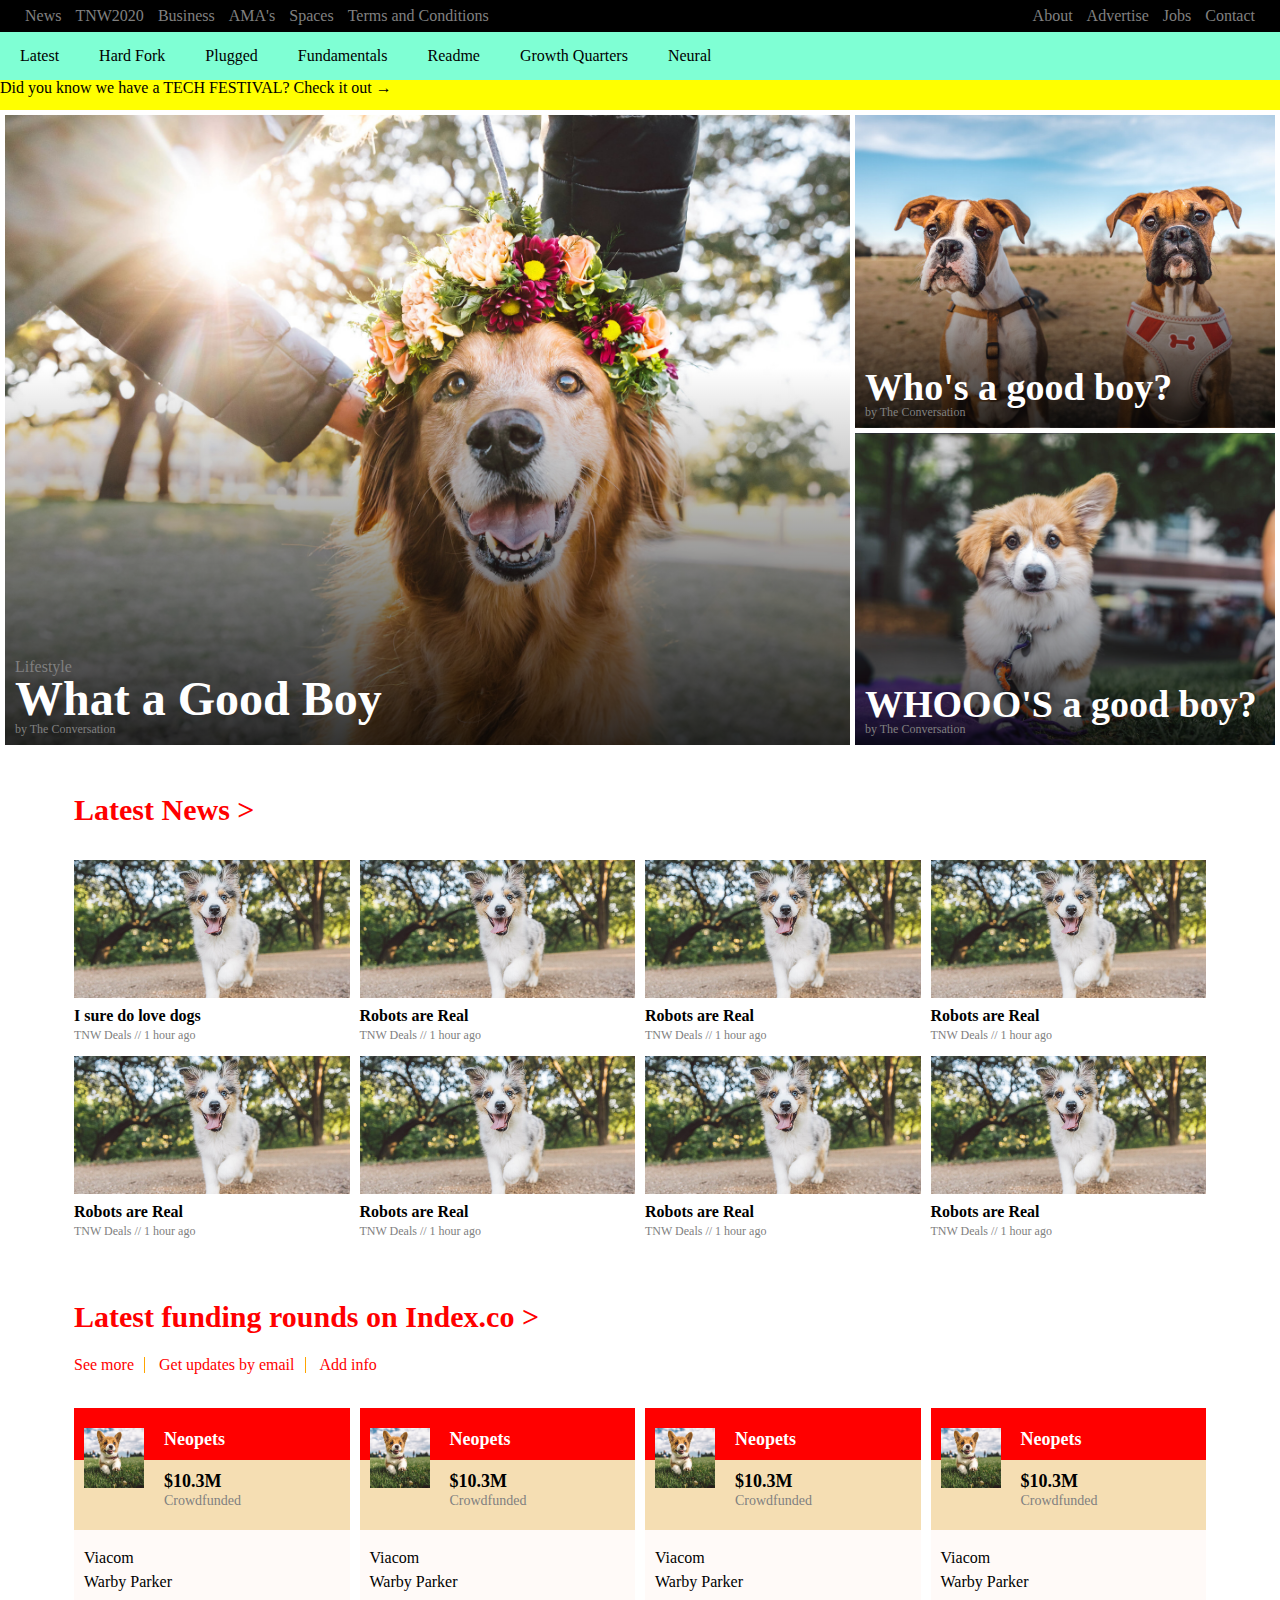
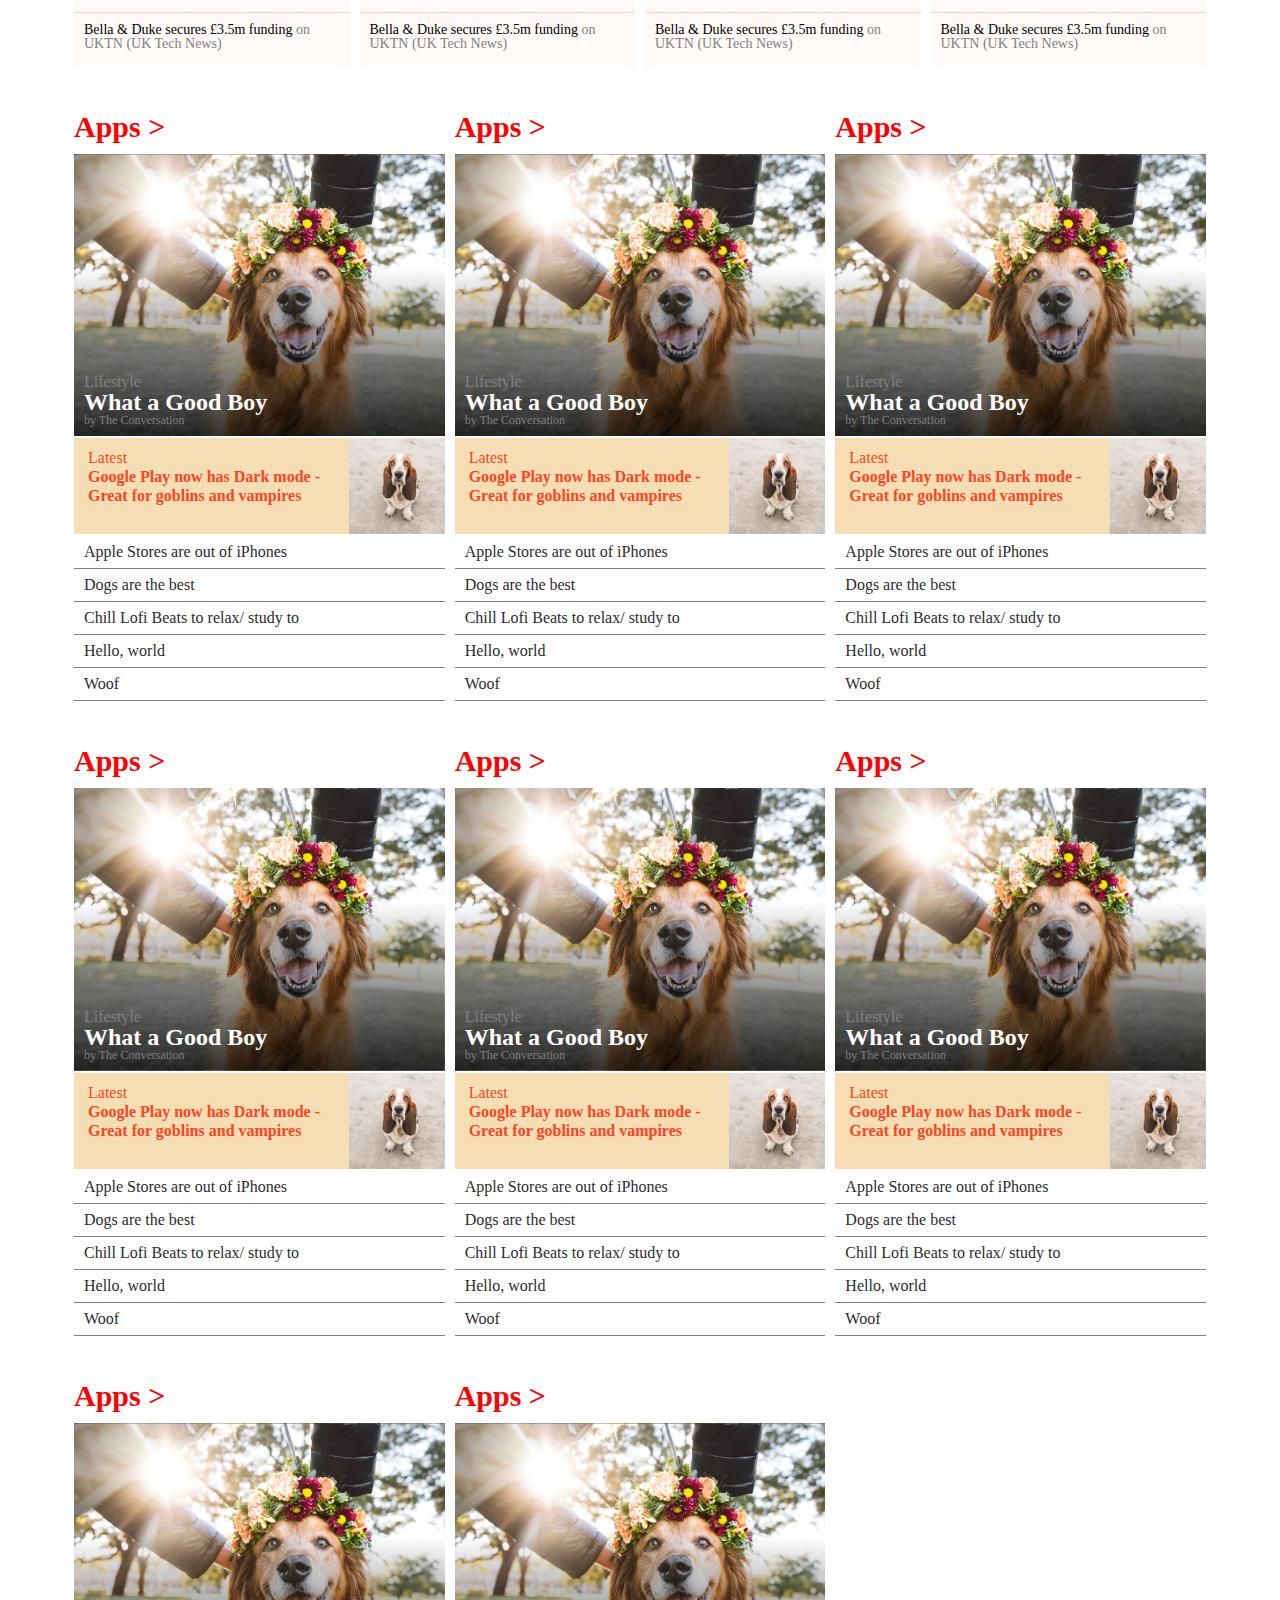
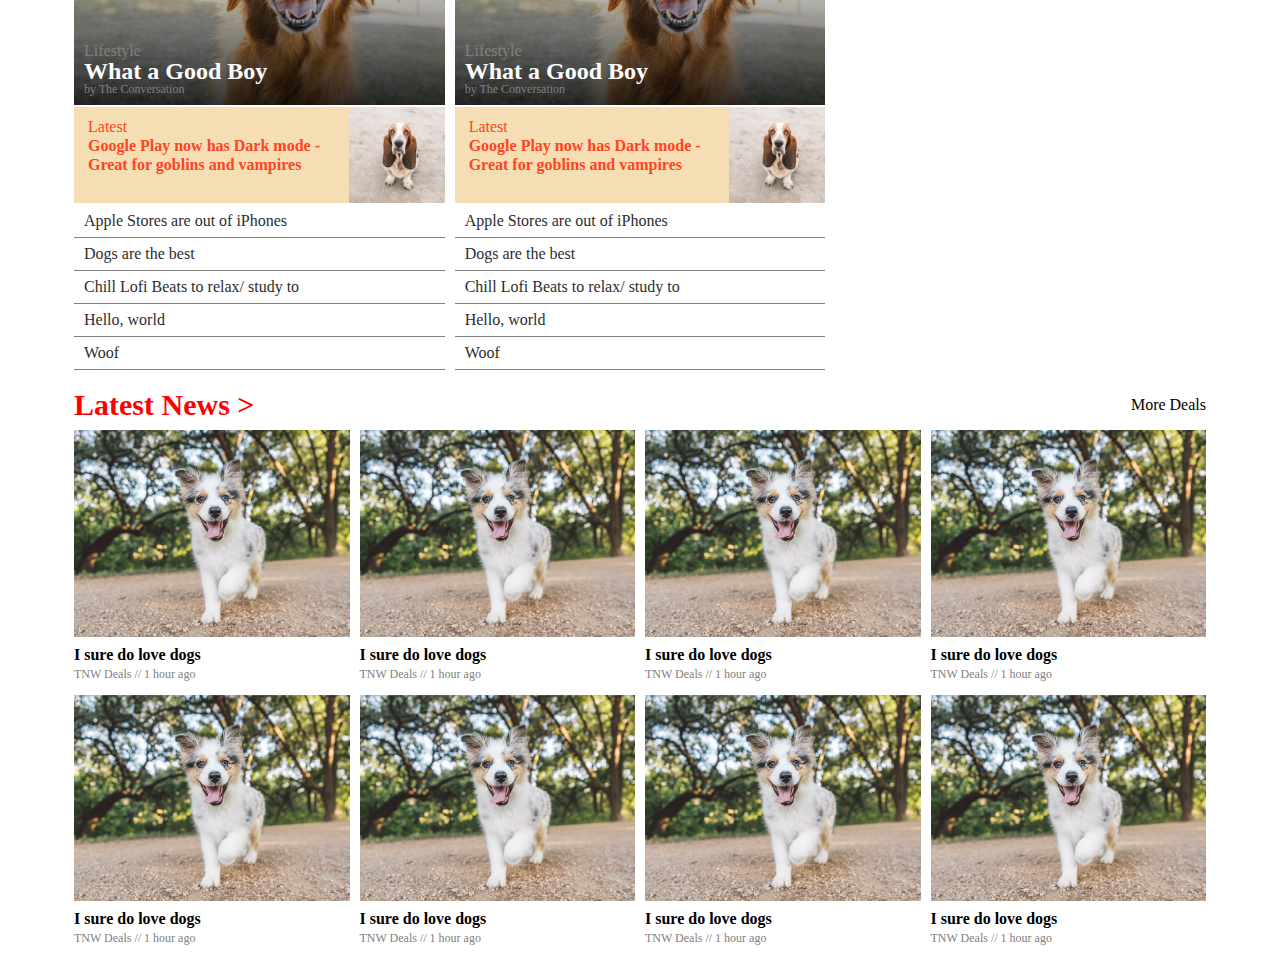
==== commit 28d92272: "Add deals heading flexbox" ====
--- a/index.html
+++ b/index.html
@@ -470,7 +470,11 @@
         </div>
       </div>
     </section>
-    <h2 class="deals__heading section_heading">Latest News ></h2>
+    <div class="heading_flex">
+      <h2 class="deals__heading section_heading">Latest News ></h2>
+      <h4 class="deals__more">More Deals</h4>
+    </div>
+
     <section class="deals__grid page-grid">
       <article class="grid_article">
         <div class="article__image square"></div>
--- a/style.css
+++ b/style.css
@@ -682,3 +682,28 @@
 .category_card__articles li:hover {
   color: black;
 }
+
+/* Deals Section Heading */
+
+.heading_flex {
+  display: flex;
+  align-items: center;
+  max-width: 1152px;
+  margin: 0 auto;
+}
+
+.deals__heading.section_heading {
+  flex: 1;
+  color: red;
+  font-size: 30px;
+  font-weight: 700;
+  width: 1152px;
+  box-sizing: border-box;
+  margin: 0;
+}
+
+.deals__more {
+  width: auto;
+  justify-self: end;
+  padding-right: 10px;
+}
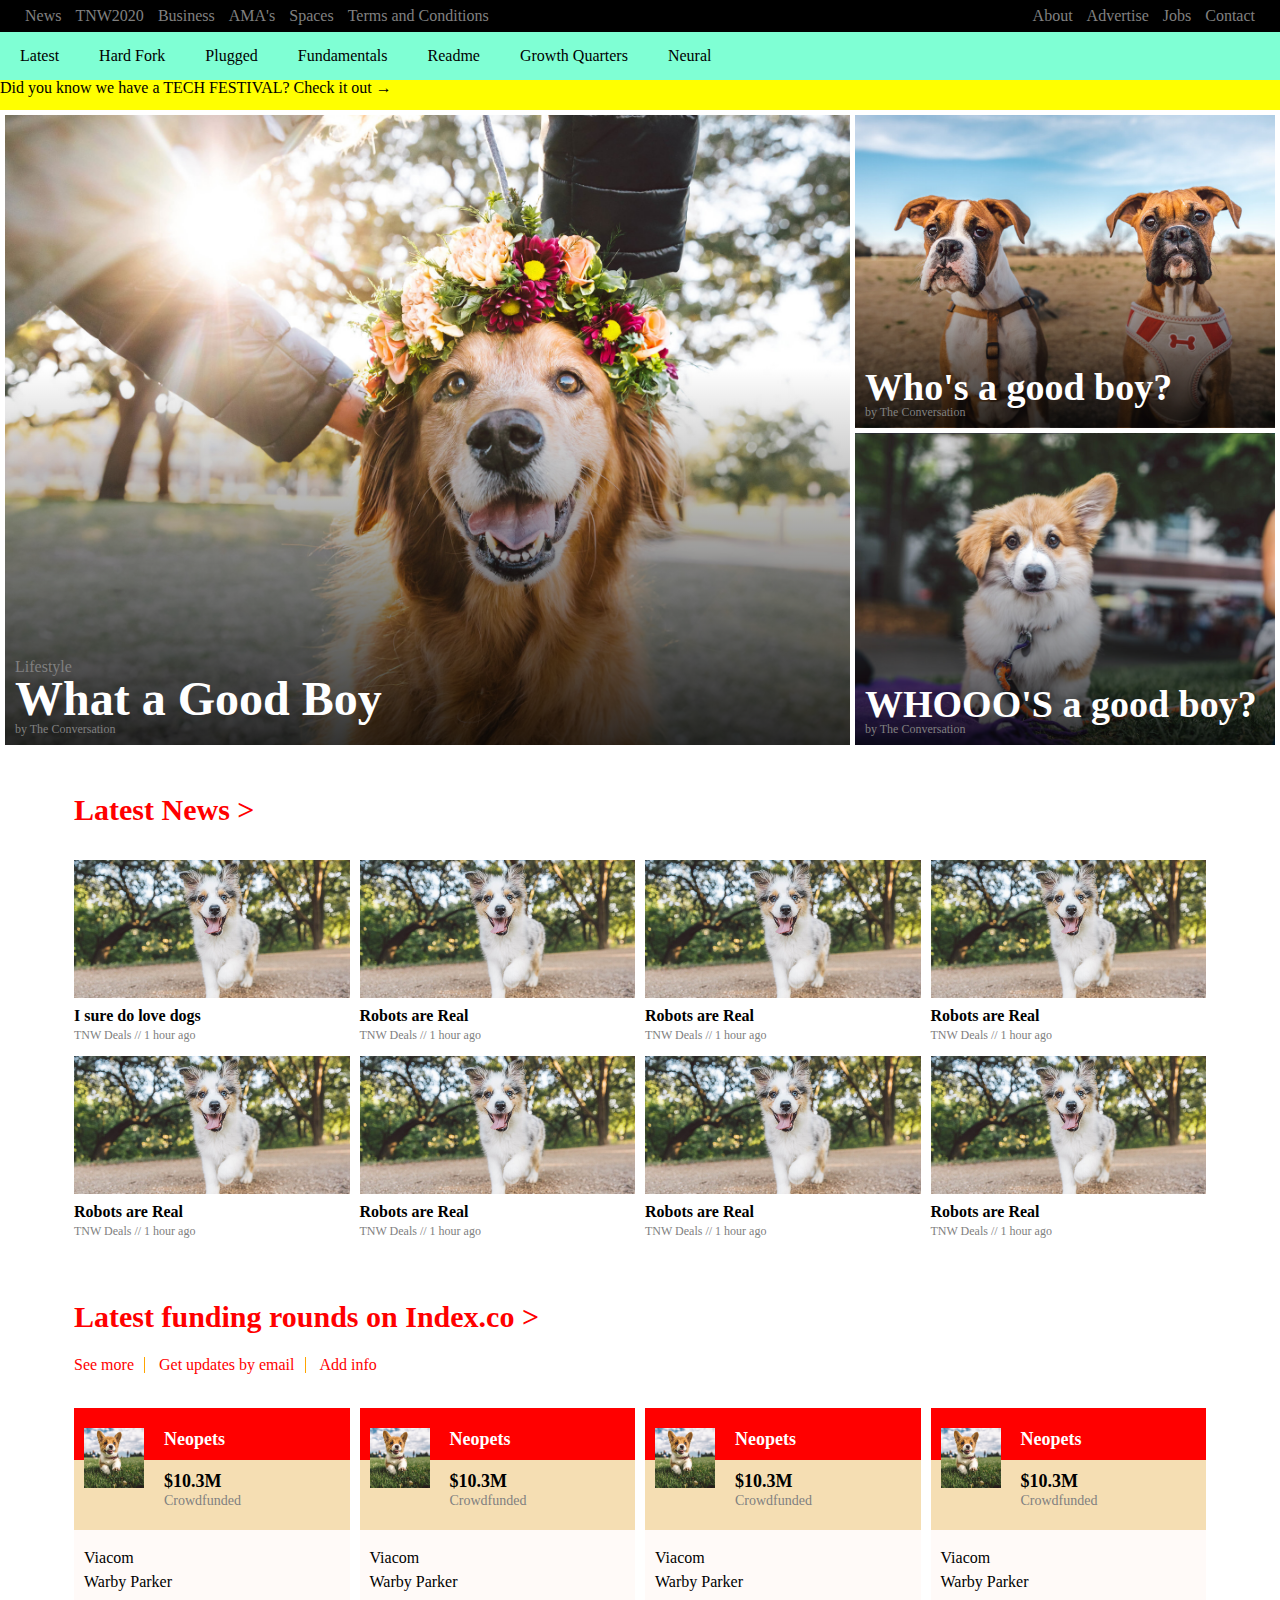
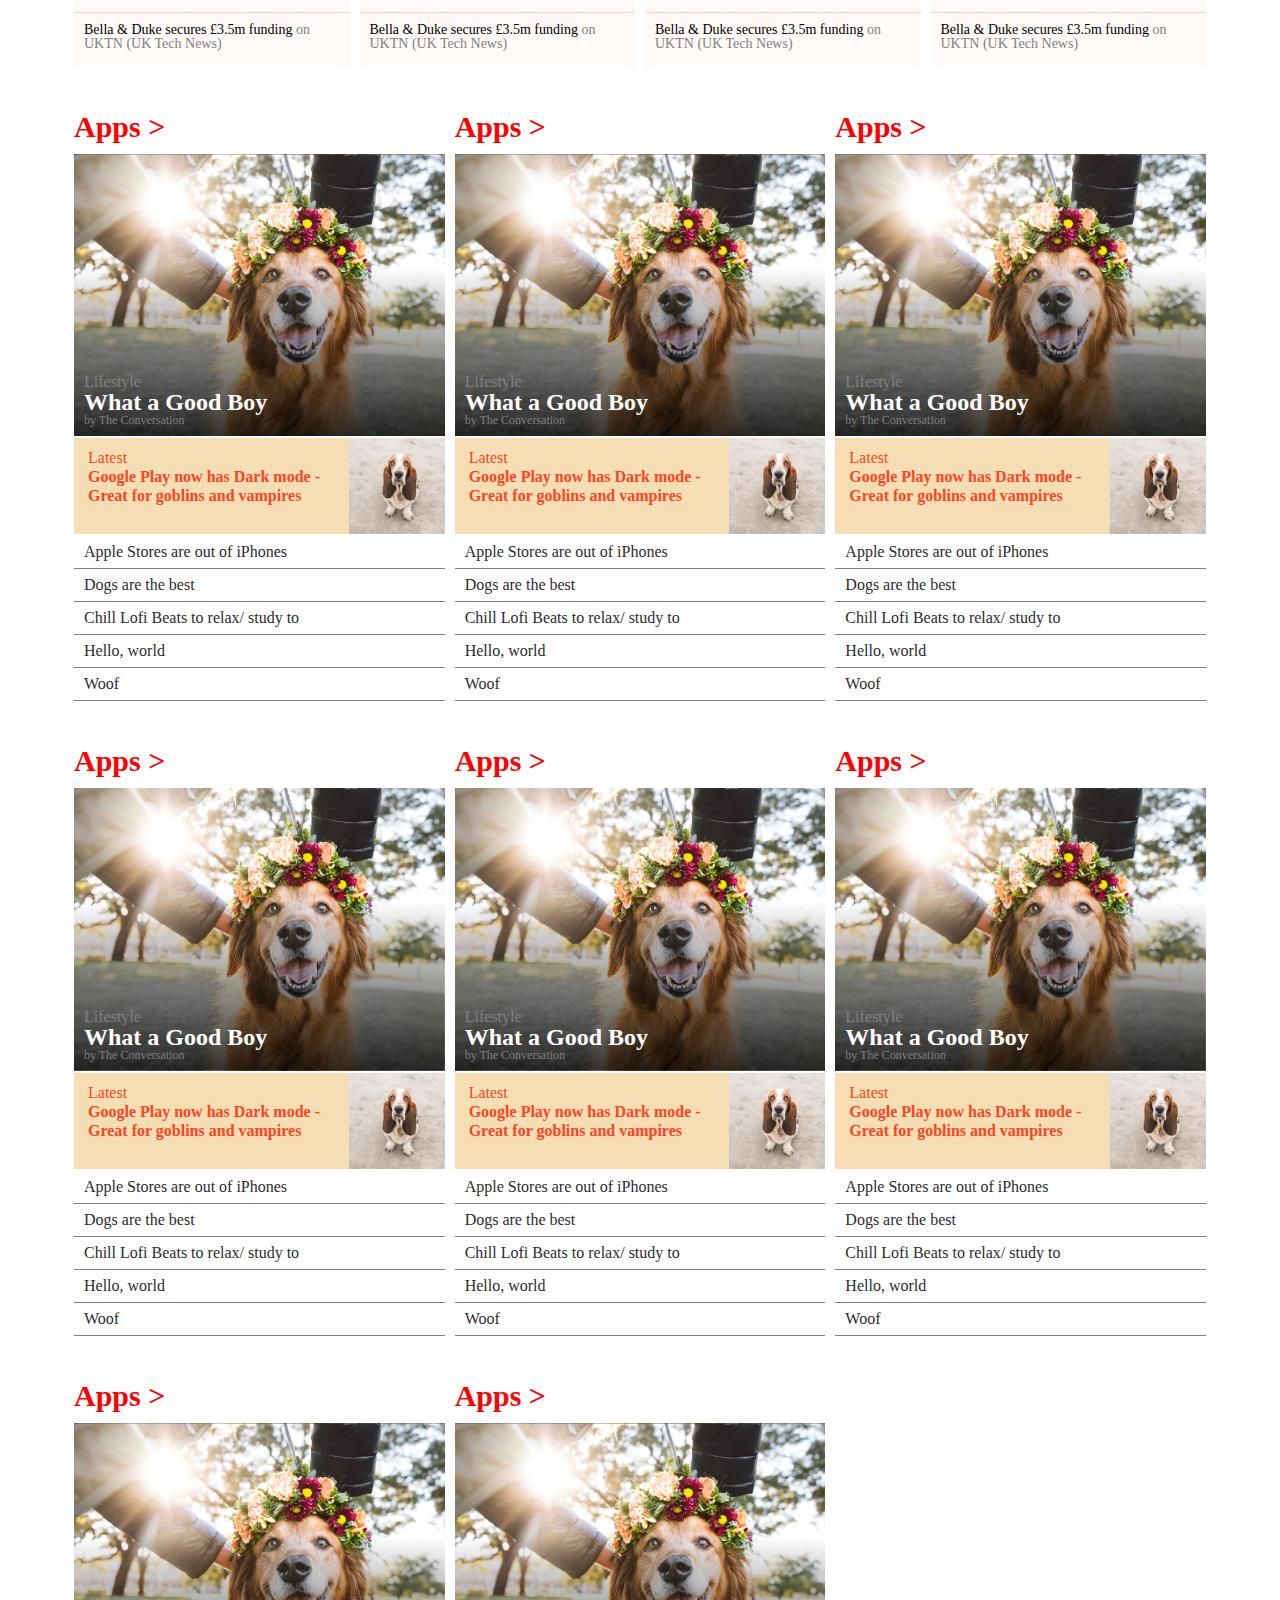
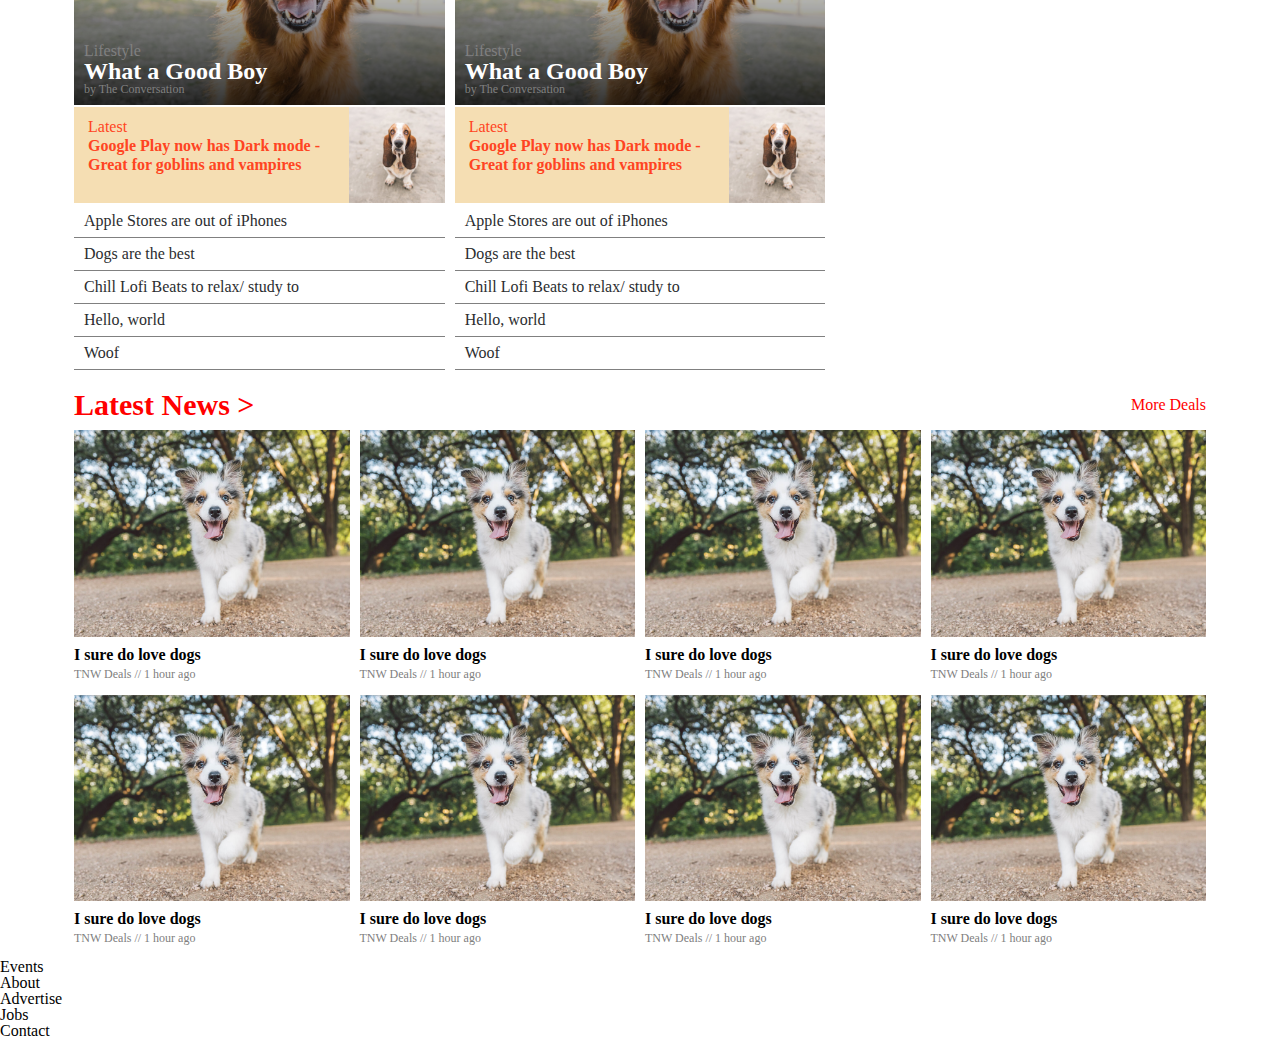
==== commit 17a5b429: "Add footer html" ====
--- a/index.html
+++ b/index.html
@@ -533,5 +533,28 @@
         </header>
       </article>
     </section>
+    <footer>
+      <div class="footer_wrap">
+        <div class="footer__links">
+          <ul class="links__social_icons">
+            <li></li>
+            <li></li>
+            <li></li>
+            <li></li>
+            <li></li>
+            <li></li>
+            <li></li>
+          </ul>
+          <ul class="links__list">
+            <li>Events</li>
+            <li>About</li>
+            <li>Advertise</li>
+            <li>Jobs</li>
+            <li>Contact</li>
+          </ul>
+        </div>
+        <div class="footer__copywright"></div>
+      </div>
+    </footer>
   </body>
 </html>
--- a/style.css
+++ b/style.css
@@ -706,4 +706,5 @@
   width: auto;
   justify-self: end;
   padding-right: 10px;
-}
+  color: red;
+}
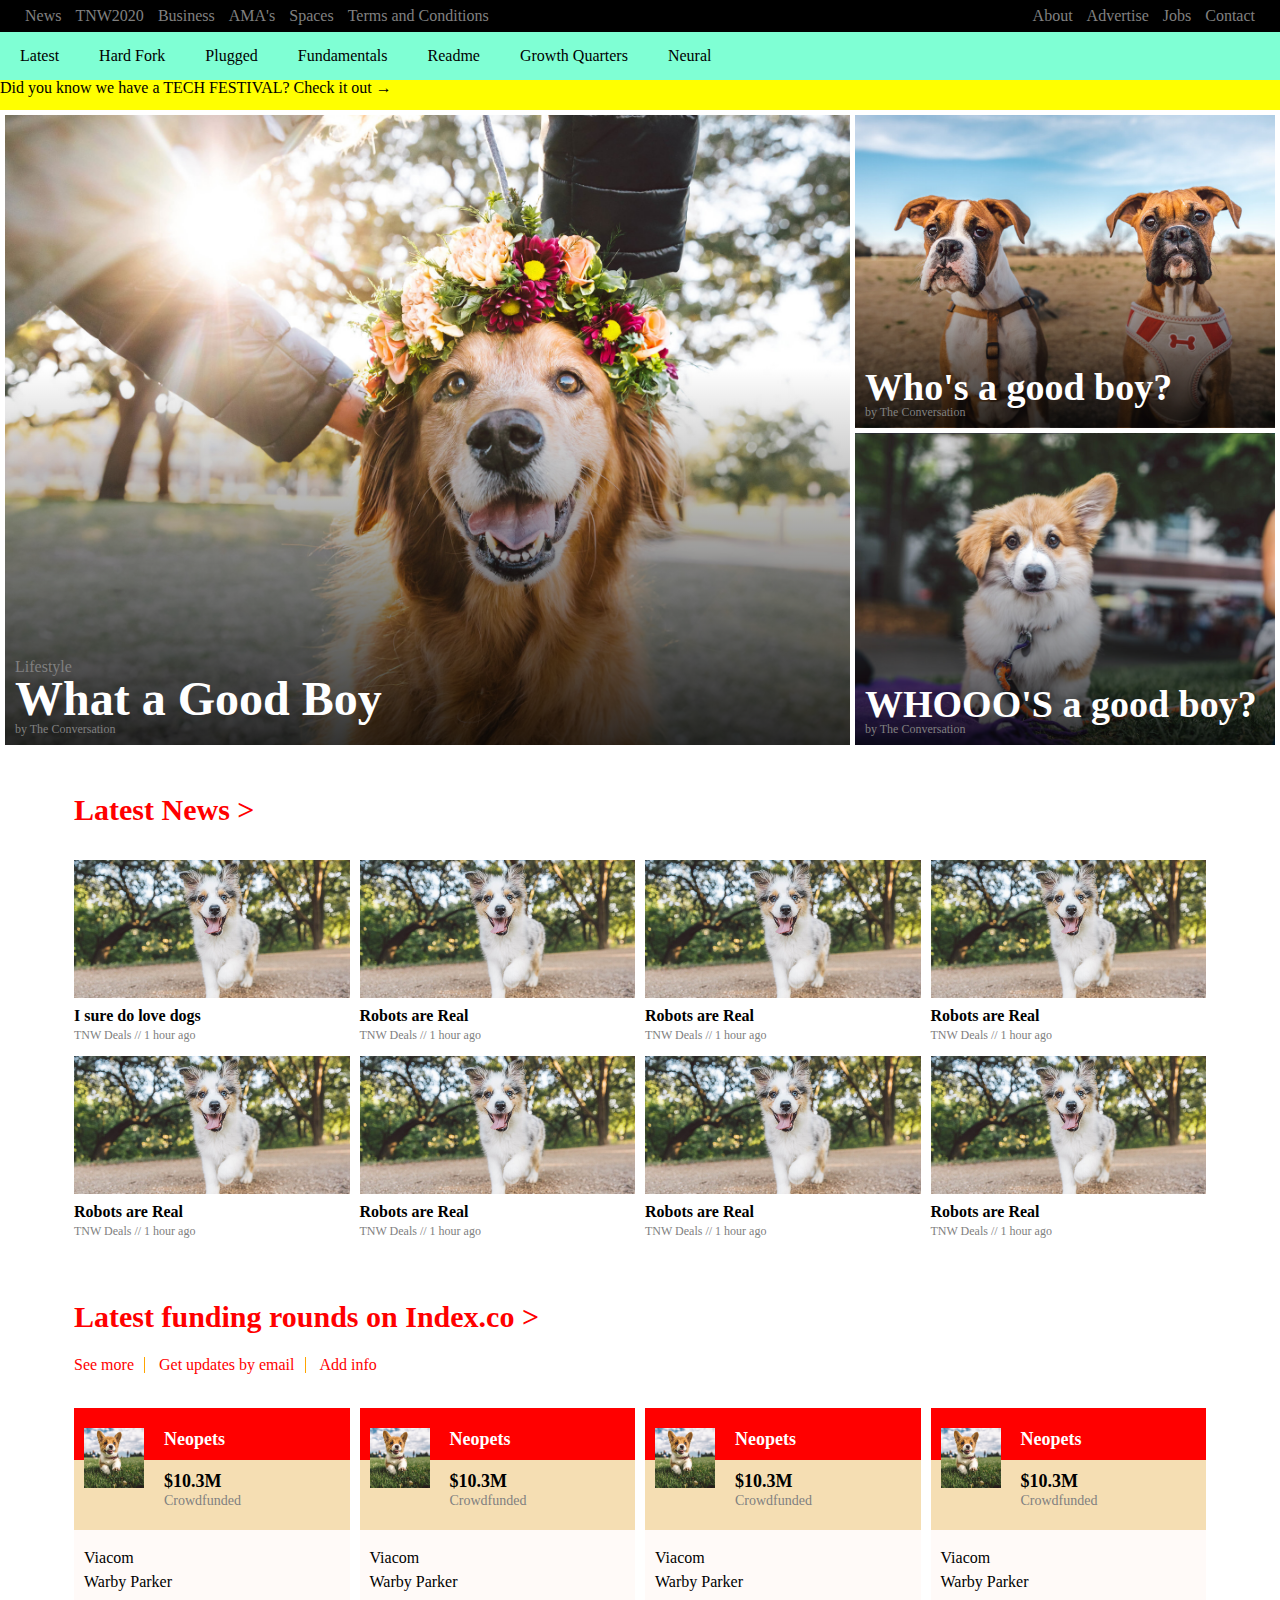
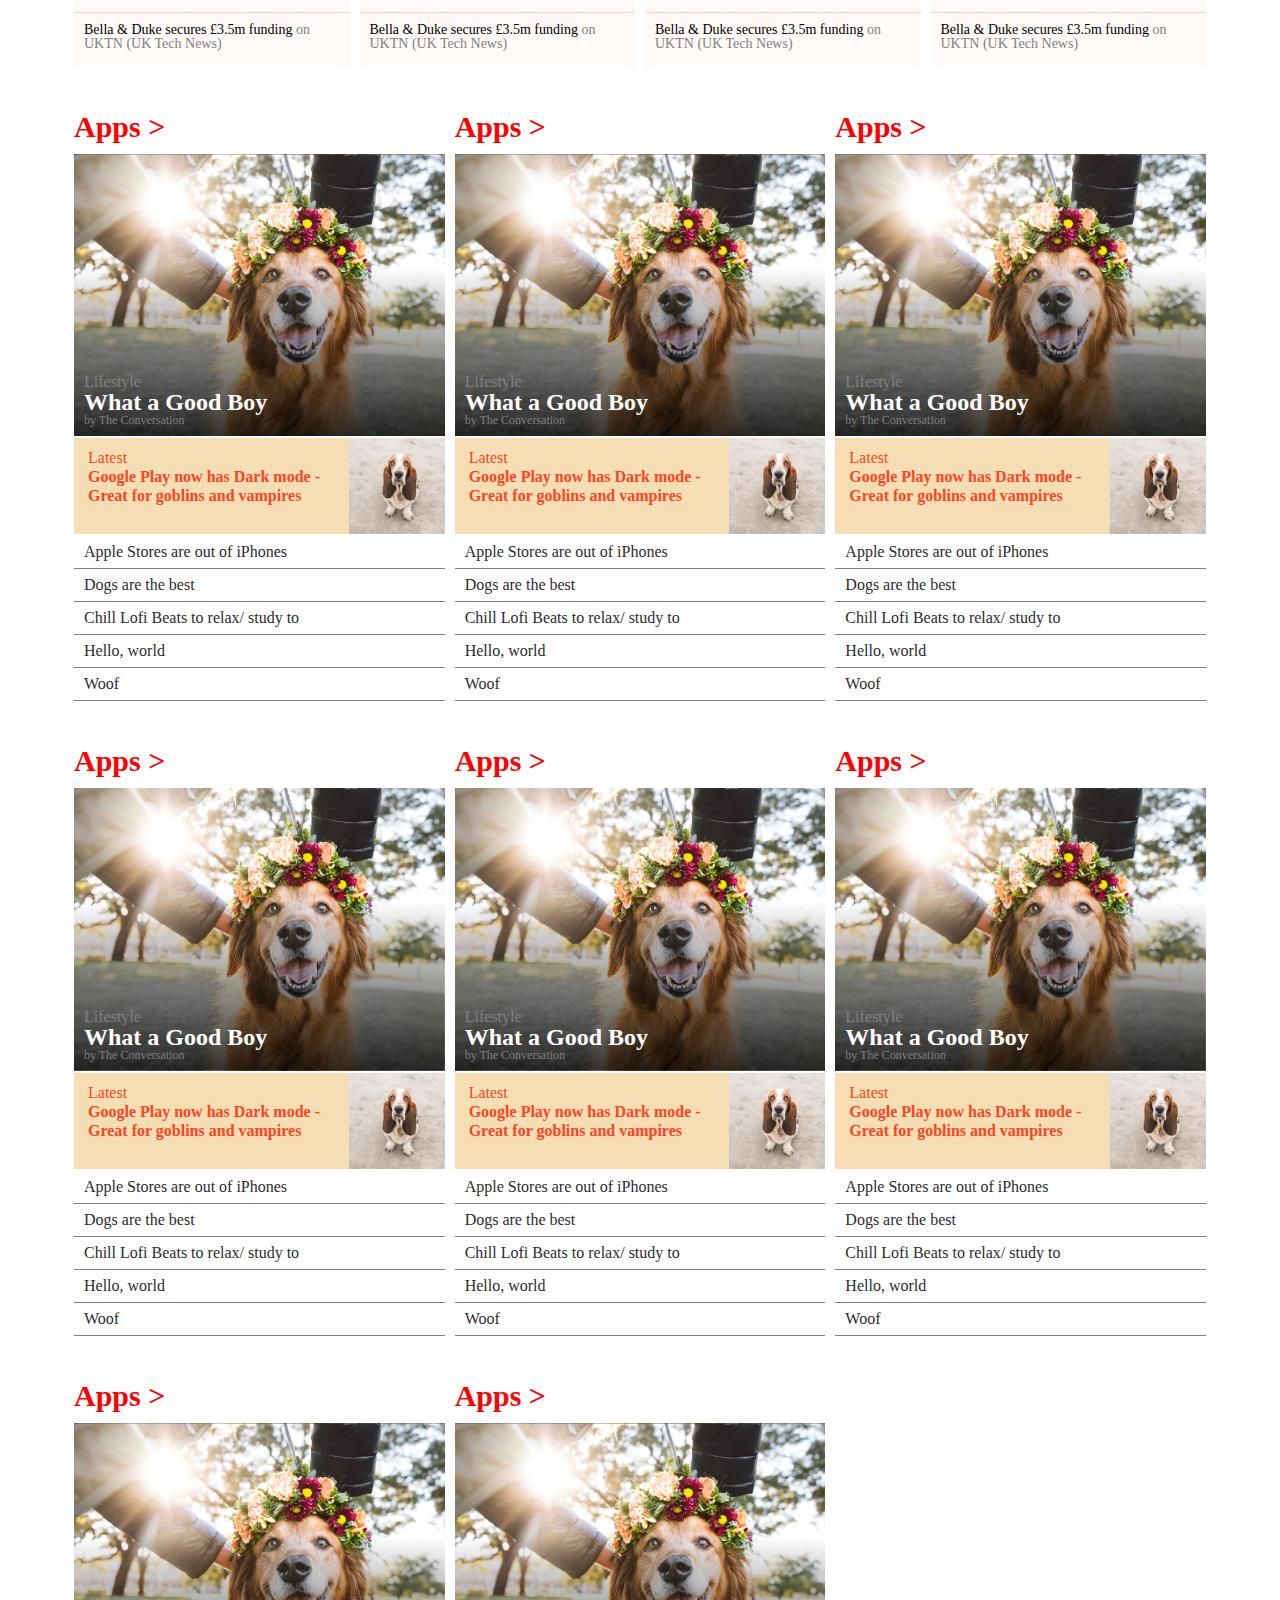
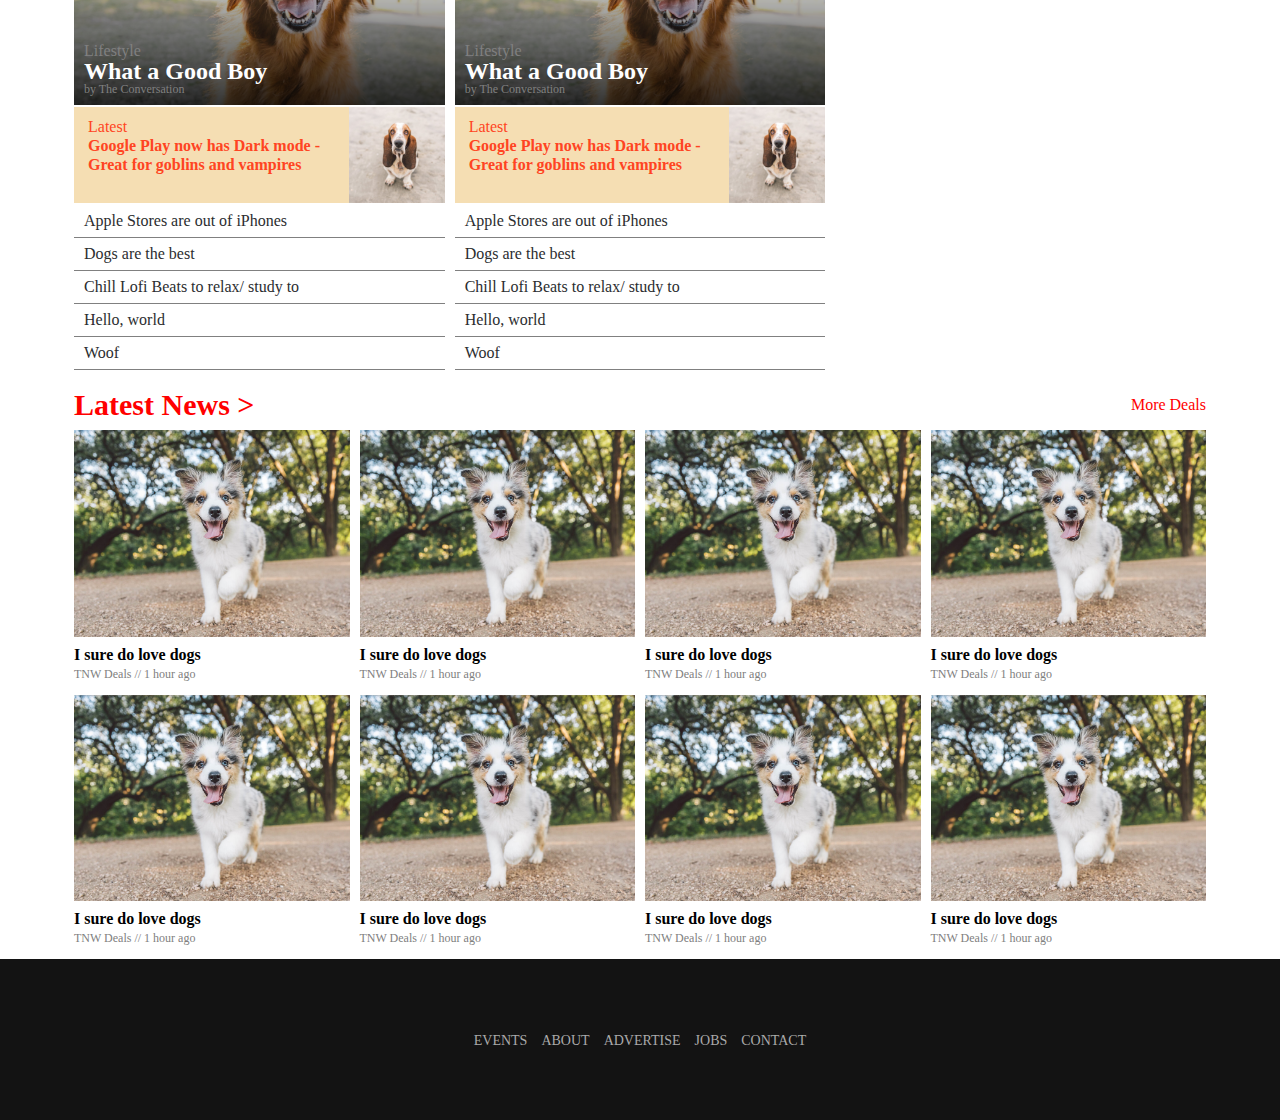
==== commit bcbaac44: "Add footer links text with style" ====
--- a/index.html
+++ b/index.html
@@ -553,7 +553,7 @@
             <li>Contact</li>
           </ul>
         </div>
-        <div class="footer__copywright"></div>
+        <div class="footer__copyright"></div>
       </div>
     </footer>
   </body>
--- a/style.css
+++ b/style.css
@@ -708,3 +708,31 @@
   padding-right: 10px;
   color: red;
 }
+
+/* Footer */
+
+/* footer links */
+.footer__links {
+  display: grid;
+  background-color: #131313;
+  height: 161px;
+}
+
+.links__list {
+  color: #aaa;
+  text-transform: uppercase;
+  margin: 0 auto;
+}
+
+.links__list li {
+  display: inline-block;
+  padding: 0 5px;
+  font-size: 14px;
+}
+
+.links__list li:hover {
+  color: white;
+  cursor: pointer;
+}
+
+/* footer copyrright */
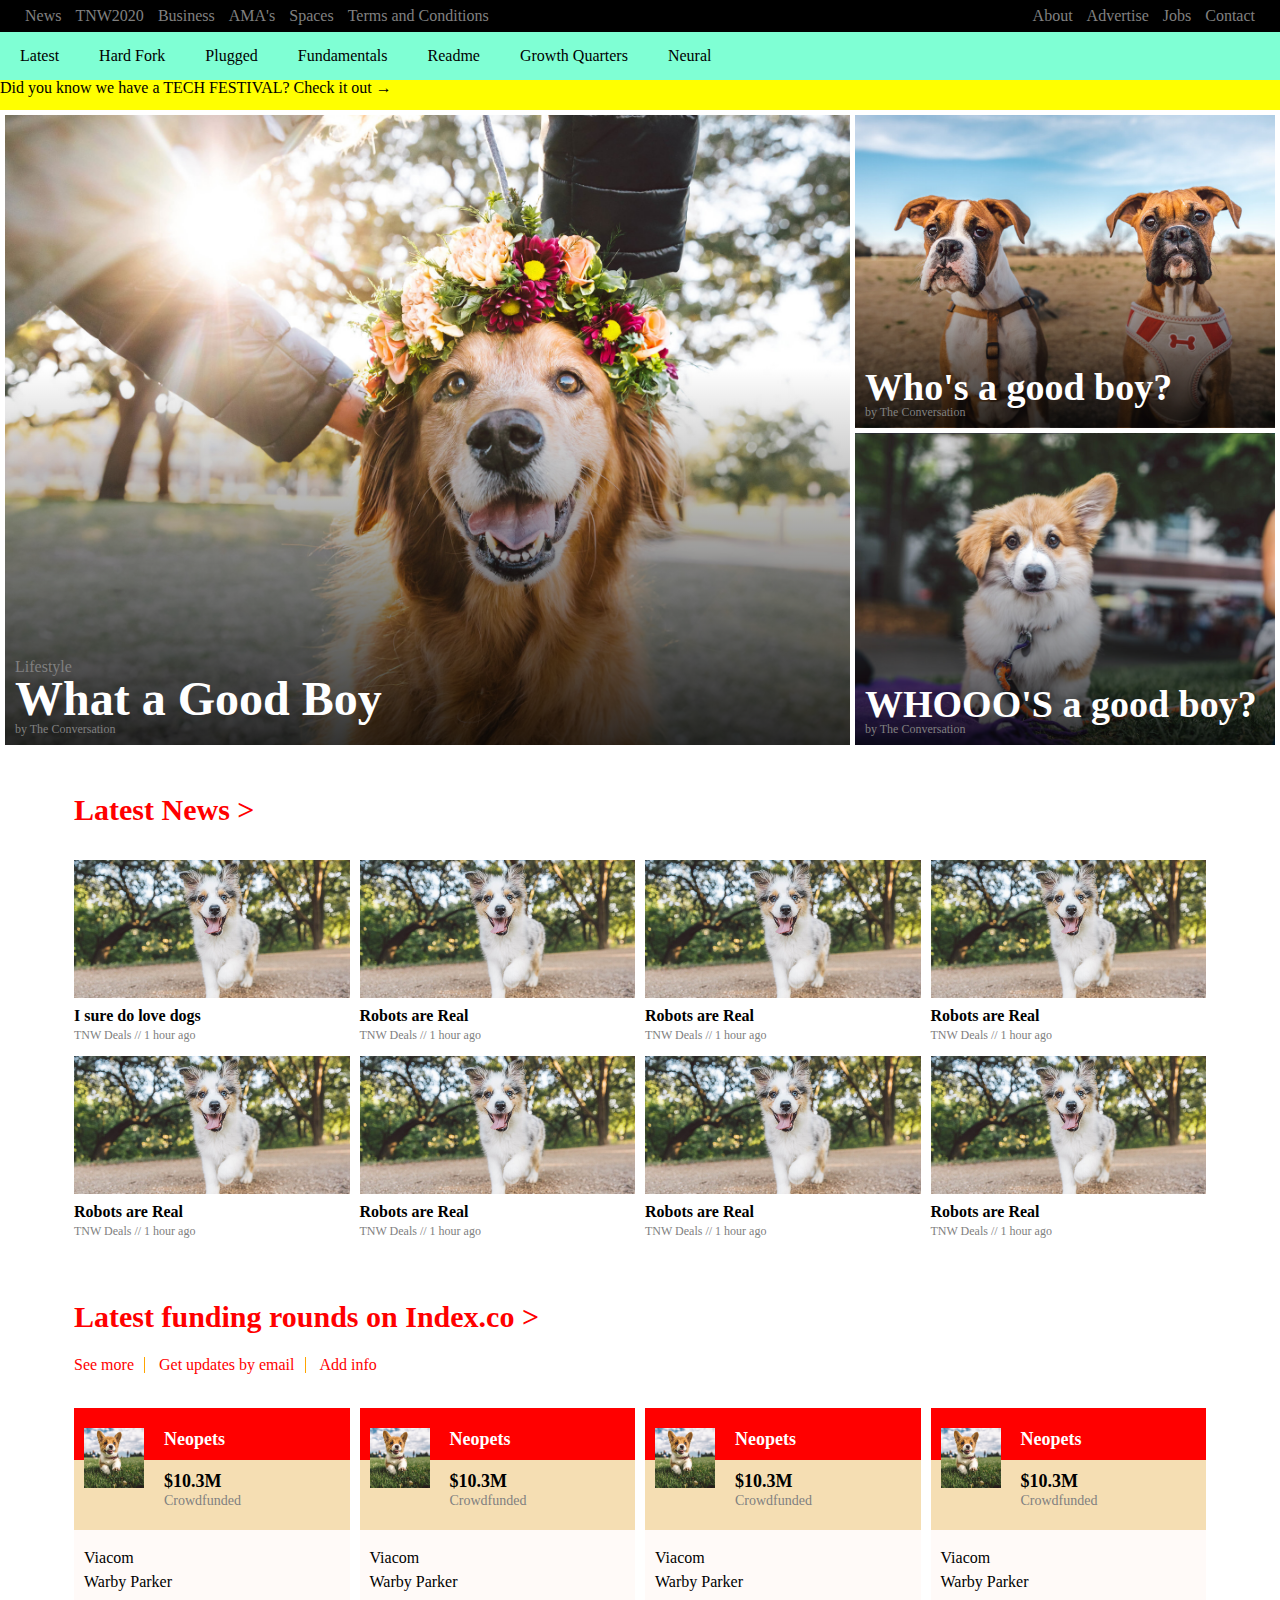
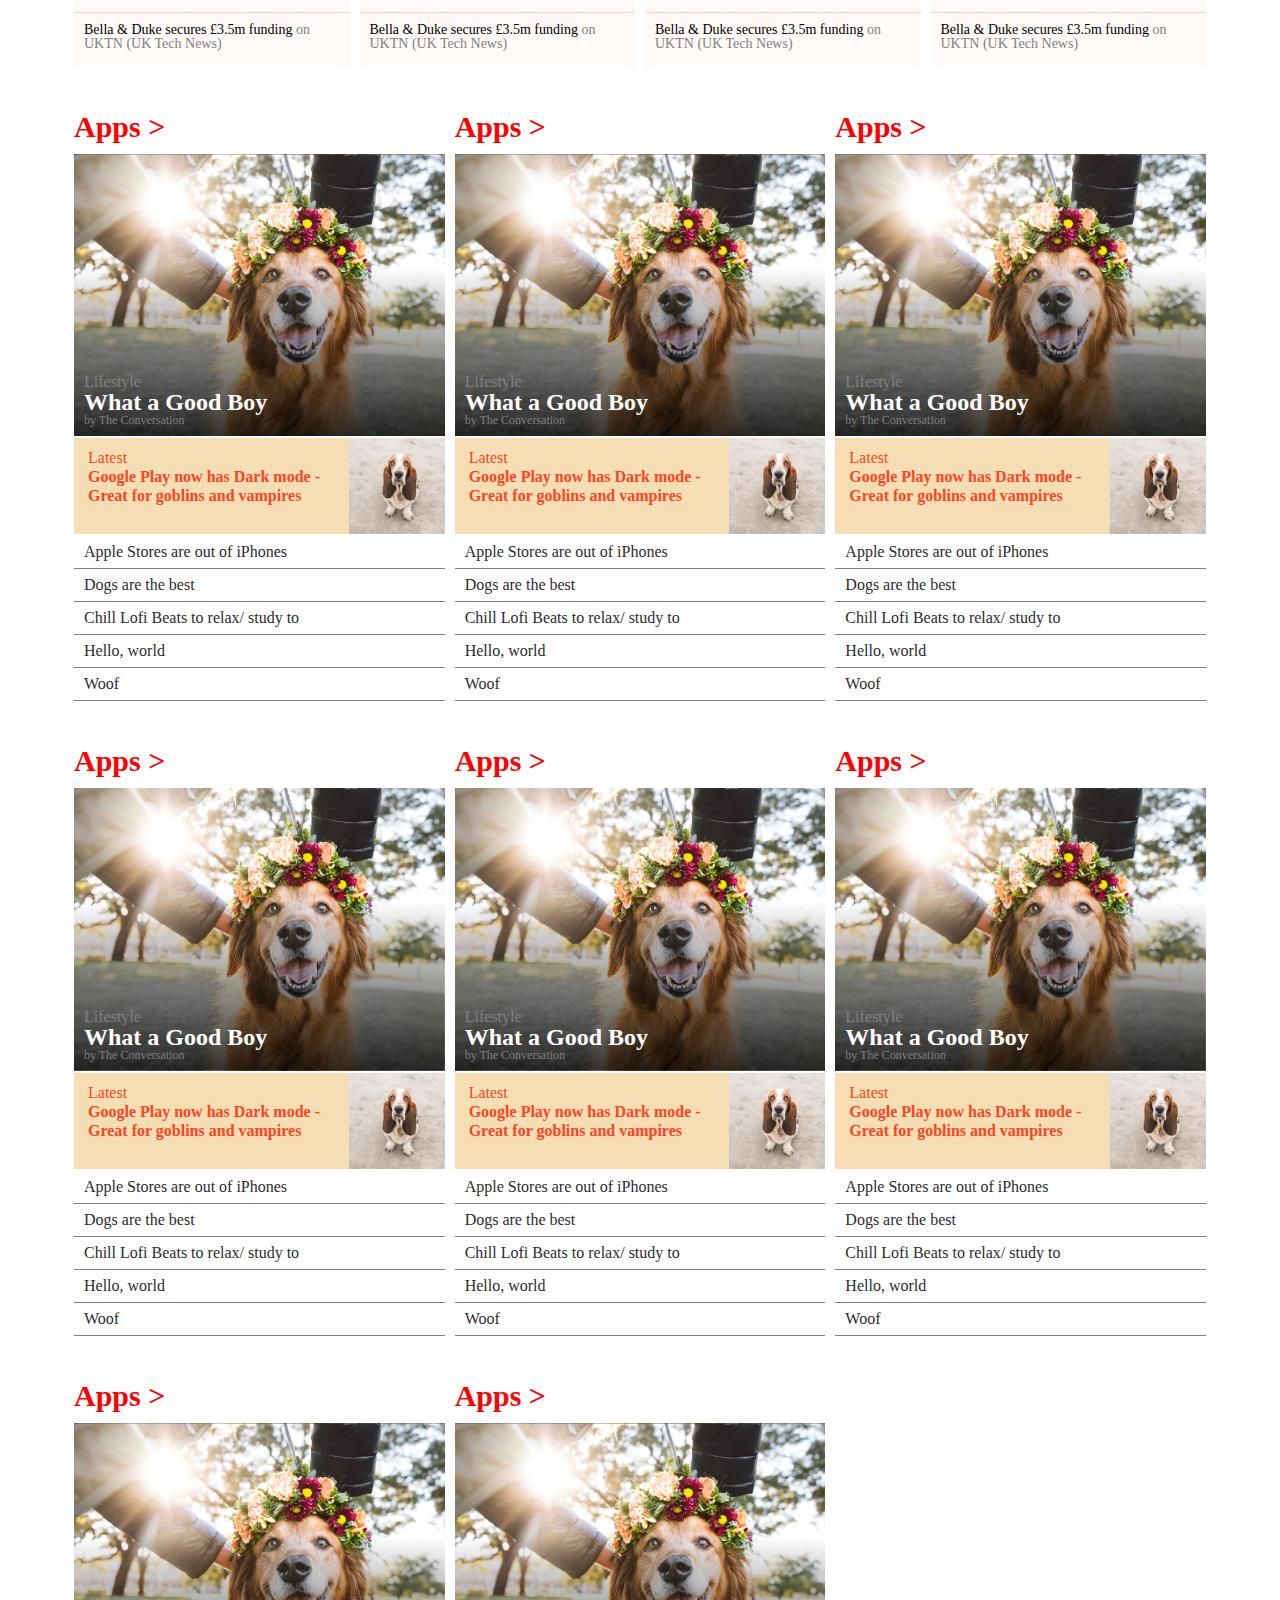
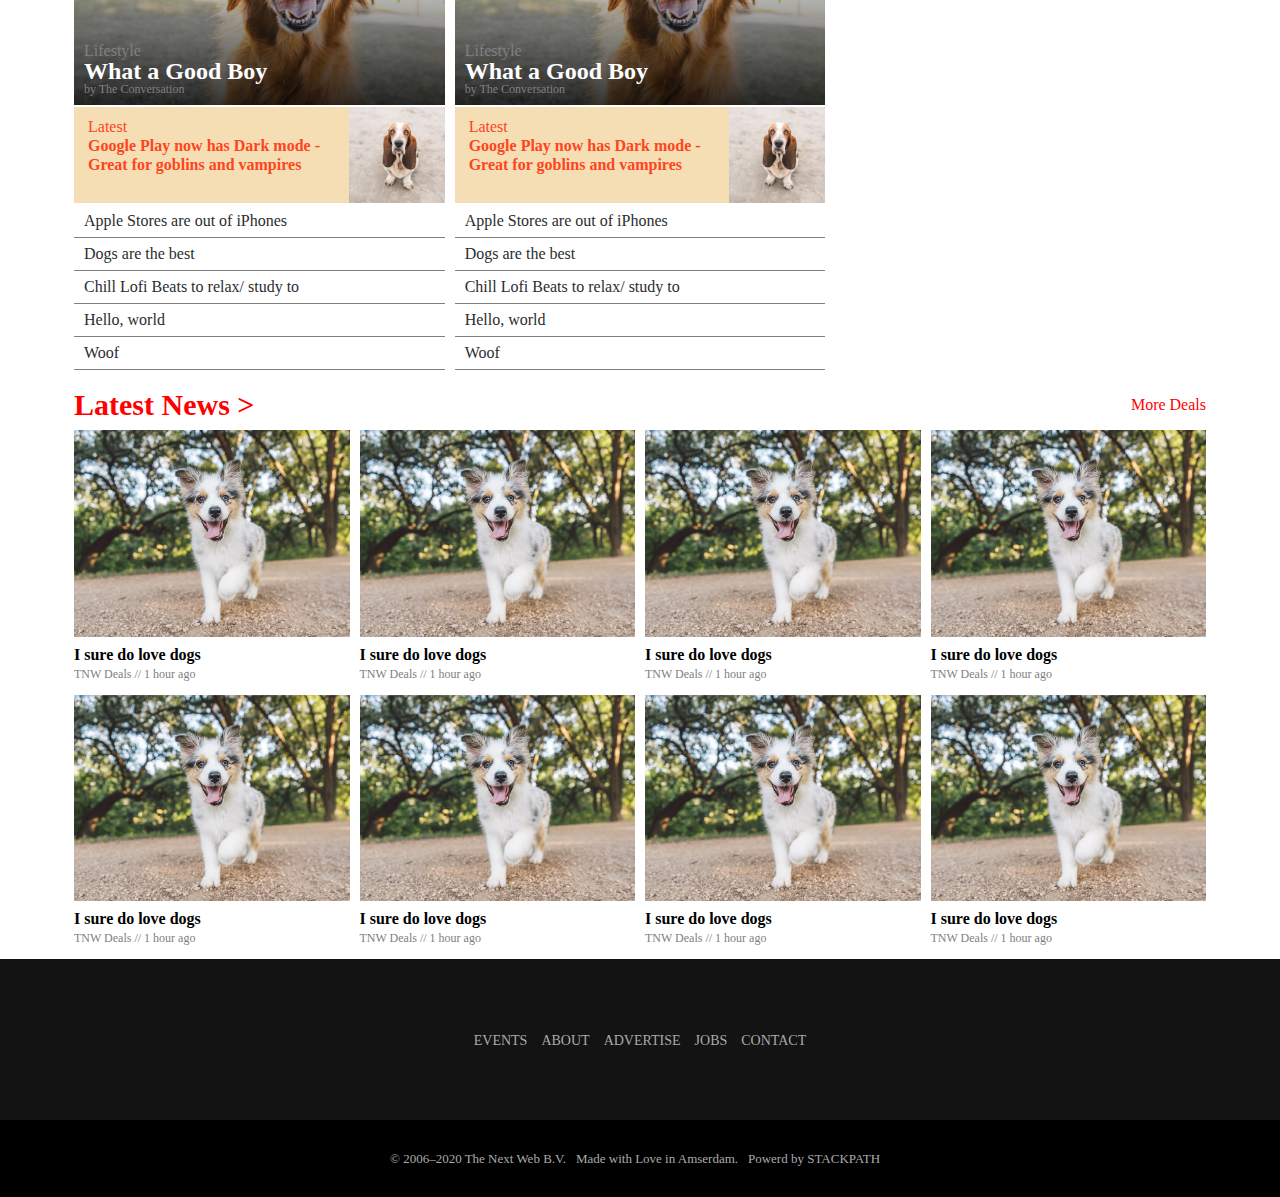
==== commit 516c2994: "Initialize grid structure for footer legal" ====
--- a/index.html
+++ b/index.html
@@ -536,15 +536,15 @@
     <footer>
       <div class="footer_wrap">
         <div class="footer__links">
-          <ul class="links__social_icons">
-            <li></li>
-            <li></li>
-            <li></li>
-            <li></li>
-            <li></li>
-            <li></li>
-            <li></li>
-          </ul>
+          <!-- <ul class="links__social_icons">
+            <li></li>
+            <li></li>
+            <li></li>
+            <li></li>
+            <li></li>
+            <li></li>
+            <li></li>
+          </ul> -->
           <ul class="links__list">
             <li>Events</li>
             <li>About</li>
@@ -553,7 +553,15 @@
             <li>Contact</li>
           </ul>
         </div>
-        <div class="footer__copyright"></div>
+        <div class="footer__copyright">
+          <div class="wrap">
+            <span>
+              © 2006–2020 The Next Web B.V.
+            </span>
+            <span>Made with Love in Amserdam.</span>
+            <span>Powerd by STACKPATH</span>
+          </div>
+        </div>
       </div>
     </footer>
   </body>
--- a/style.css
+++ b/style.css
@@ -713,15 +713,17 @@
 
 /* footer links */
 .footer__links {
-  display: grid;
   background-color: #131313;
   height: 161px;
+  display: grid;
+  grid-template-columns: 1fr;
 }
 
 .links__list {
   color: #aaa;
   text-transform: uppercase;
   margin: 0 auto;
+  align-self: center;
 }
 
 .links__list li {
@@ -736,3 +738,24 @@
 }
 
 /* footer copyrright */
+
+.footer__copyright {
+  color: #aaa;
+  background-color: #000;
+  font-size: 13px;
+  padding: 32px 0;
+}
+
+.footer__copyright .wrap {
+  width: 500px;
+  margin: 0 auto;
+  display: grid;
+  grid-template-columns: repeat(3, auto);
+}
+
+@media all and (max-width: 708px) {
+  .footer__copyright .wrap {
+    grid-template-columns: 1fr;
+    grid-template-rows: repeat(3, auto);
+  }
+}
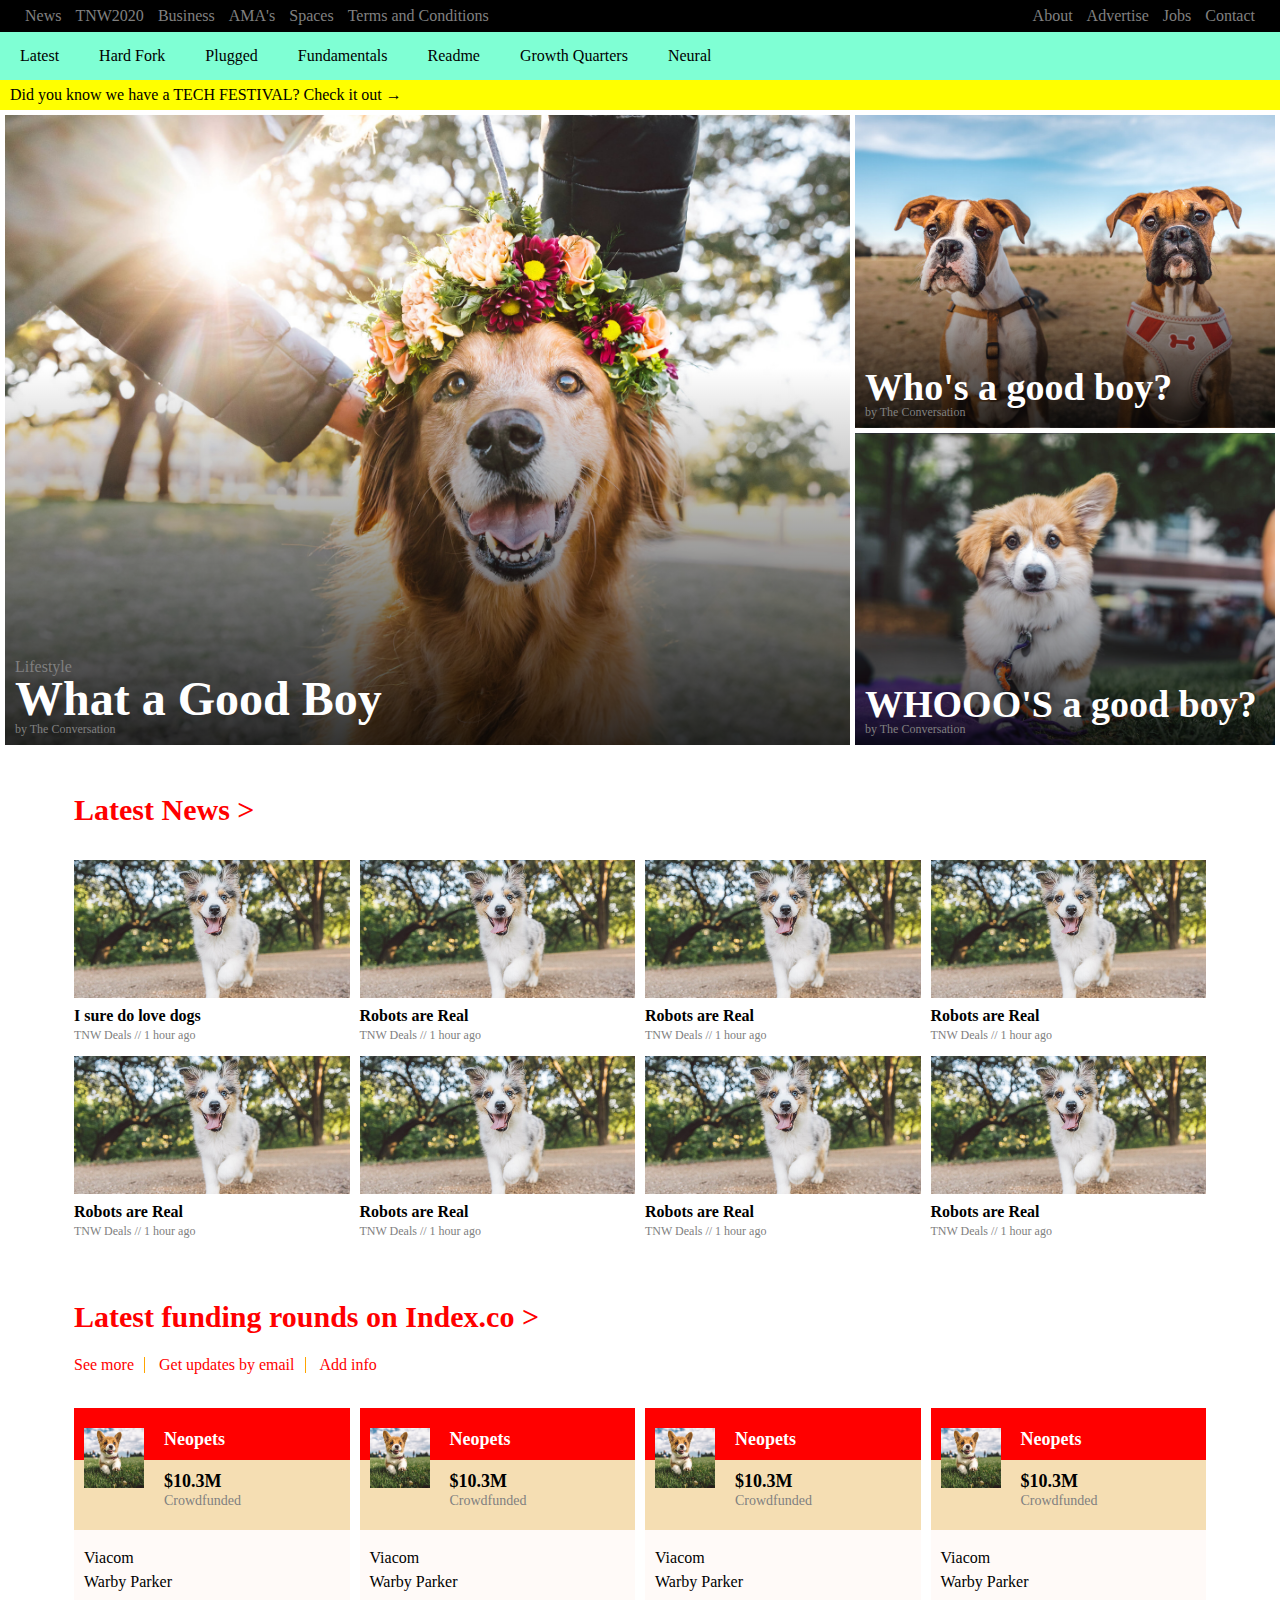
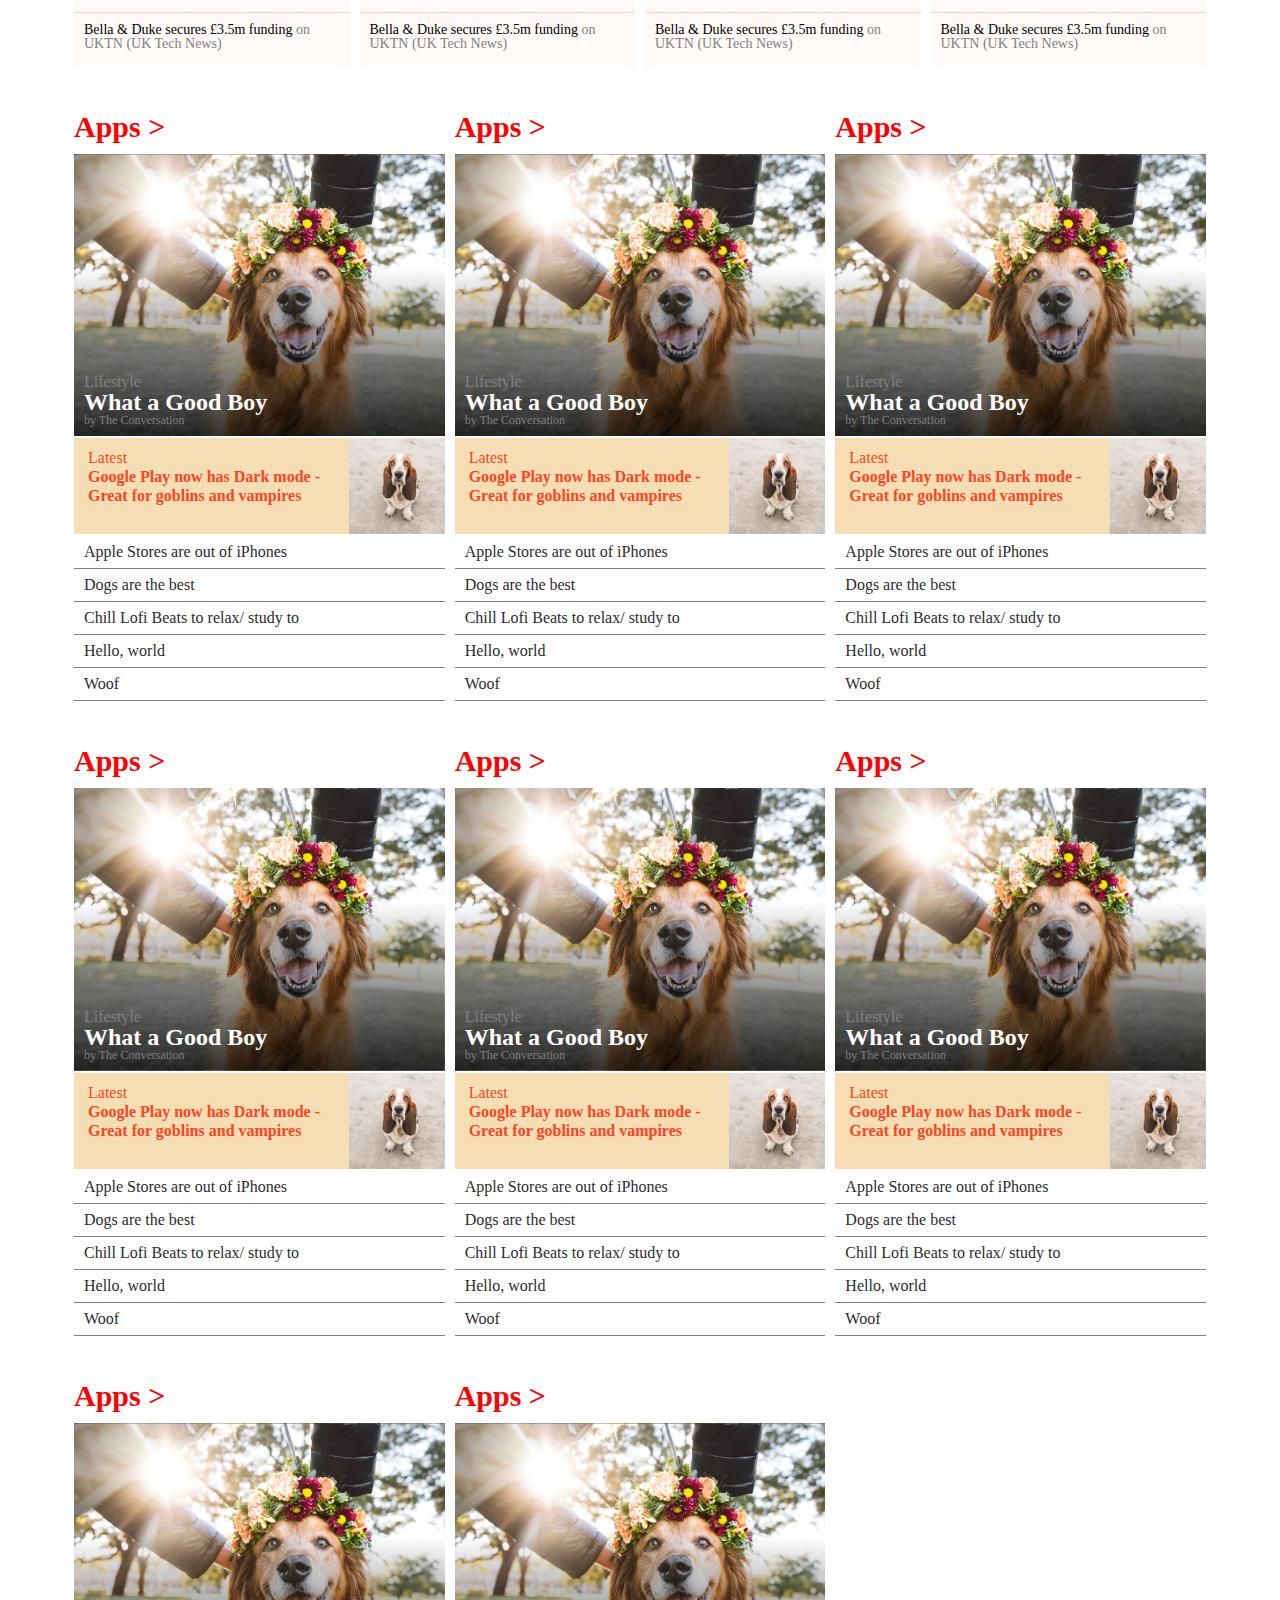
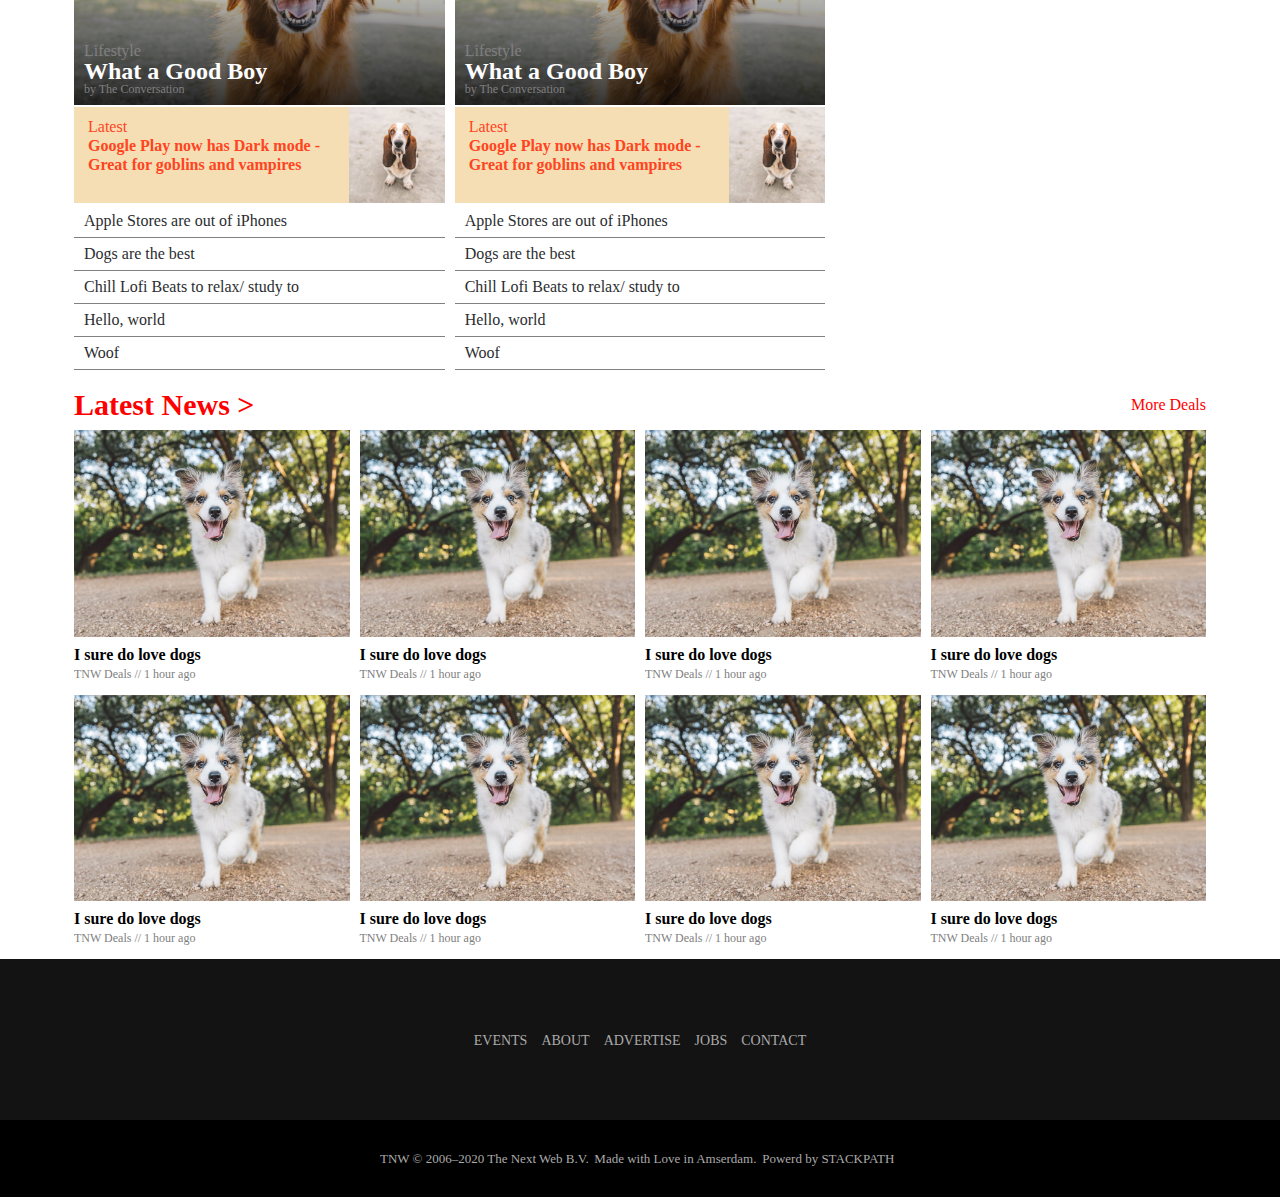
==== commit 18446841: "Center banner and stylize footer" ====
--- a/index.html
+++ b/index.html
@@ -38,7 +38,7 @@
         </ul>
       </div>
       <div class="banner">
-        Did you know we have a TECH FESTIVAL? Check it out →
+        <span>Did you know we have a TECH FESTIVAL? Check it out →</span>
       </div>
     </div>
     <section class="main-articles-grid">
@@ -556,7 +556,7 @@
         <div class="footer__copyright">
           <div class="wrap">
             <span>
-              © 2006–2020 The Next Web B.V.
+              TNW © 2006–2020 The Next Web B.V.
             </span>
             <span>Made with Love in Amserdam.</span>
             <span>Powerd by STACKPATH</span>
--- a/style.css
+++ b/style.css
@@ -211,7 +211,27 @@
 .banner {
   grid-column: span 2;
   background-color: yellow;
-}
+  display: grid;
+  grid-template-columns: 1fr;
+  align-content: center;
+}
+
+.banner span {
+  width: auto;
+  padding-left: 10px;
+}
+
+@media all and (max-width: 708px) {
+  .banner {
+    justify-items: center;
+  }
+
+  .banner span {
+    padding-left: 0;
+    text-align: center;
+  }
+}
+
 .top-nav {
   height: 32px;
   background: black;
@@ -747,7 +767,7 @@
 }
 
 .footer__copyright .wrap {
-  width: 500px;
+  width: 520px;
   margin: 0 auto;
   display: grid;
   grid-template-columns: repeat(3, auto);
@@ -757,5 +777,7 @@
   .footer__copyright .wrap {
     grid-template-columns: 1fr;
     grid-template-rows: repeat(3, auto);
-  }
-}
+    grid-gap: 5px;
+    justify-items: center;
+  }
+}
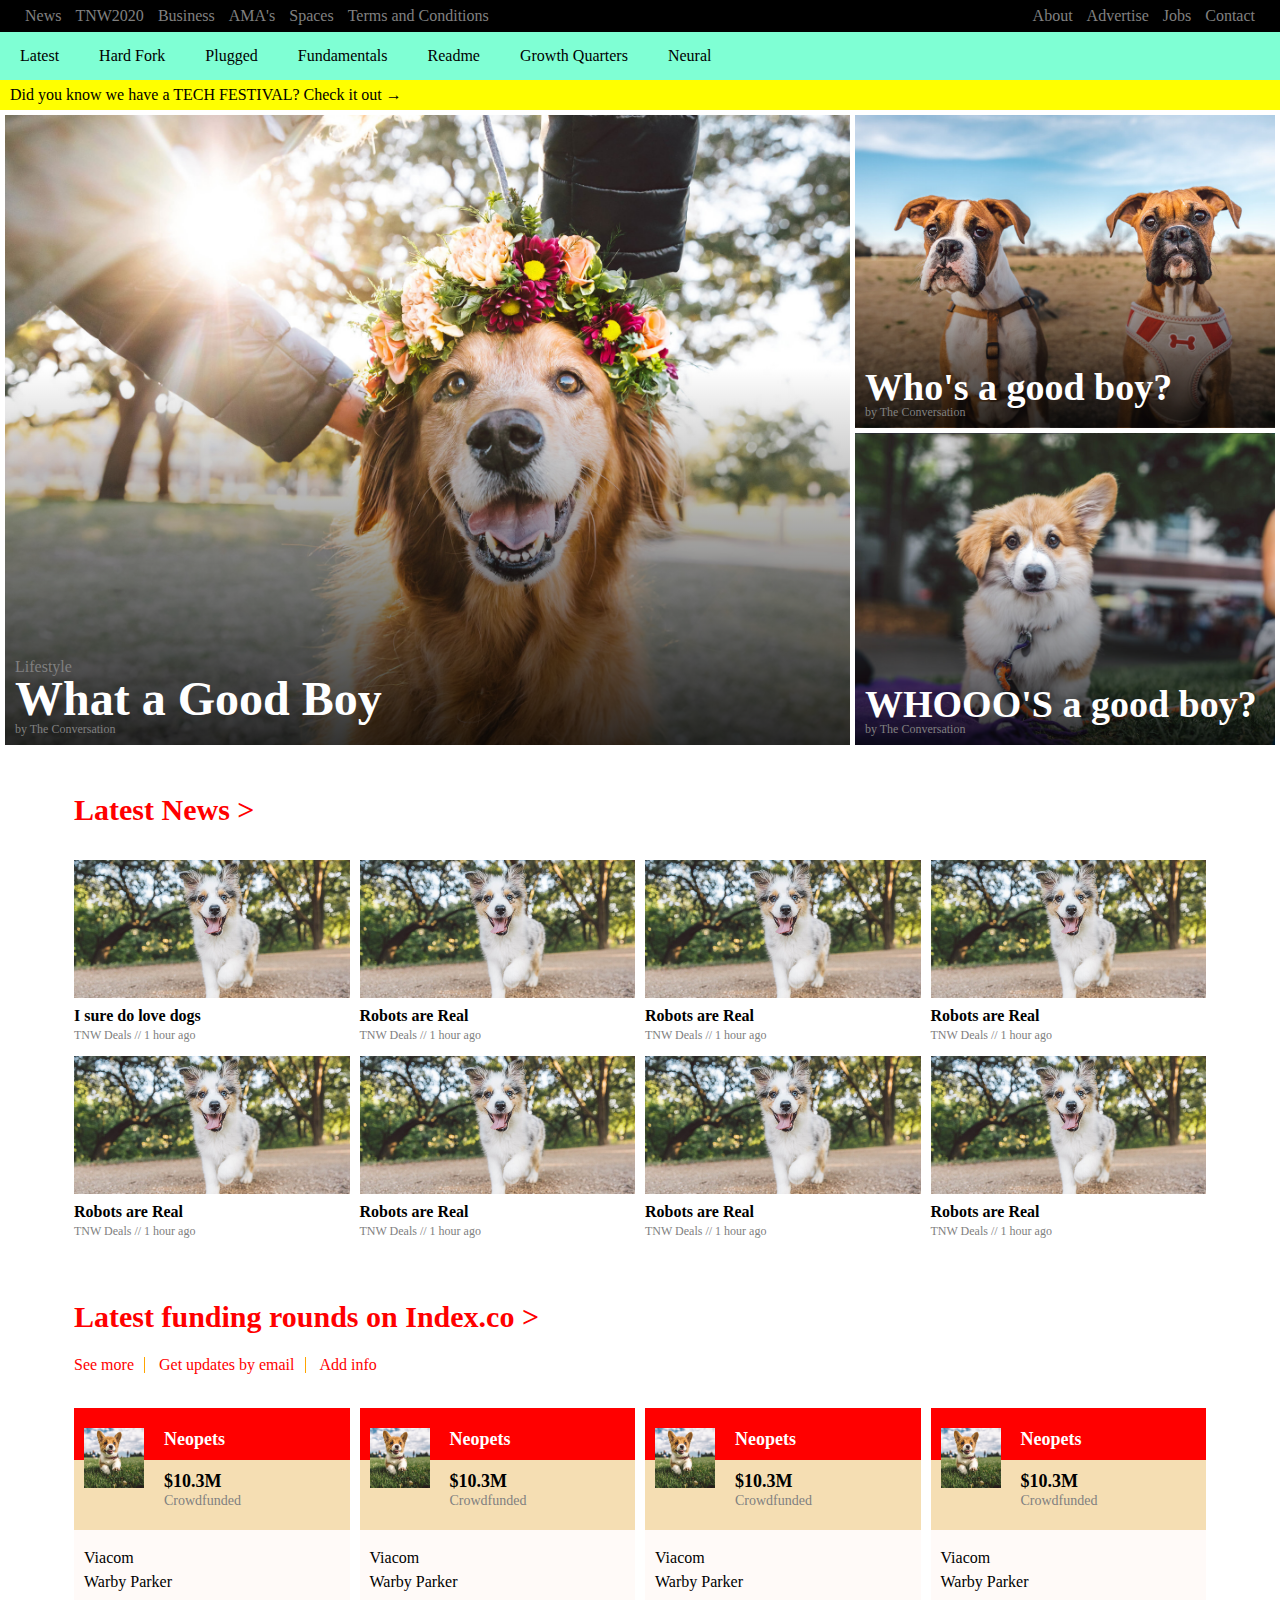
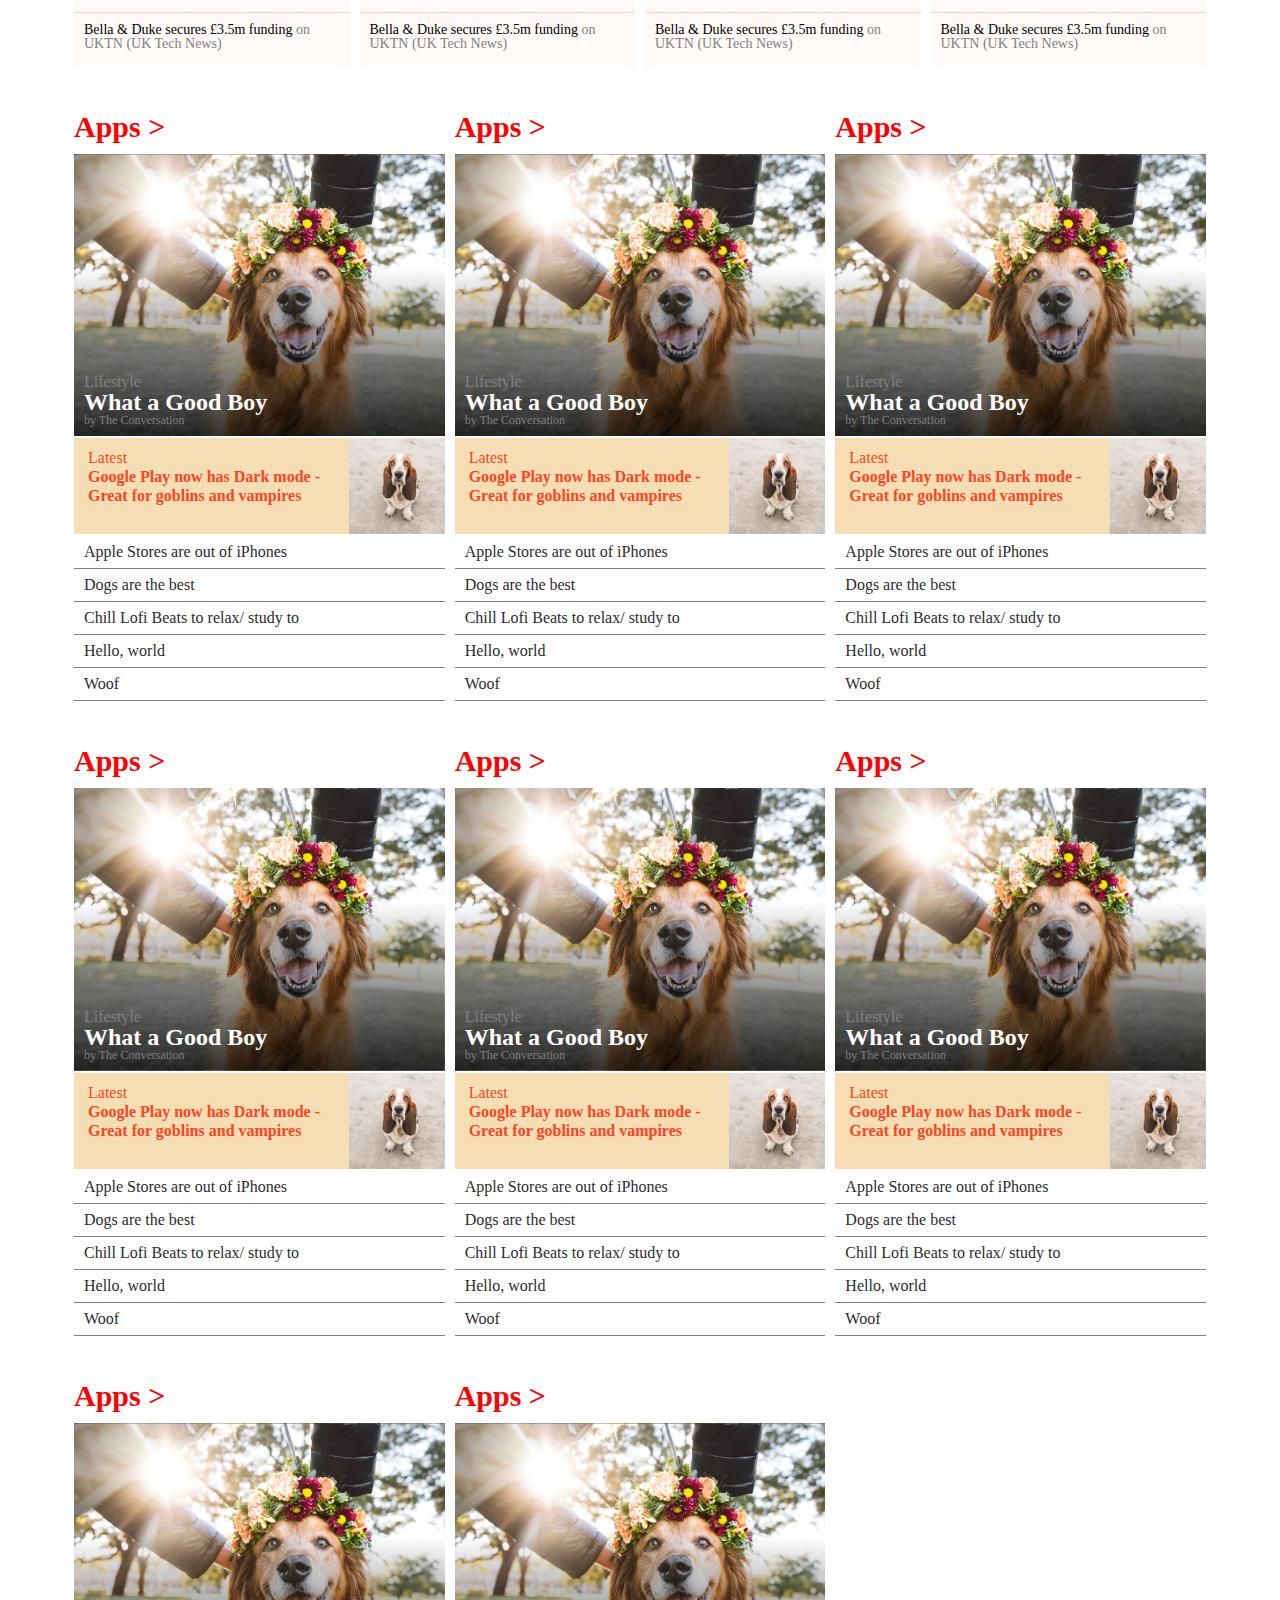
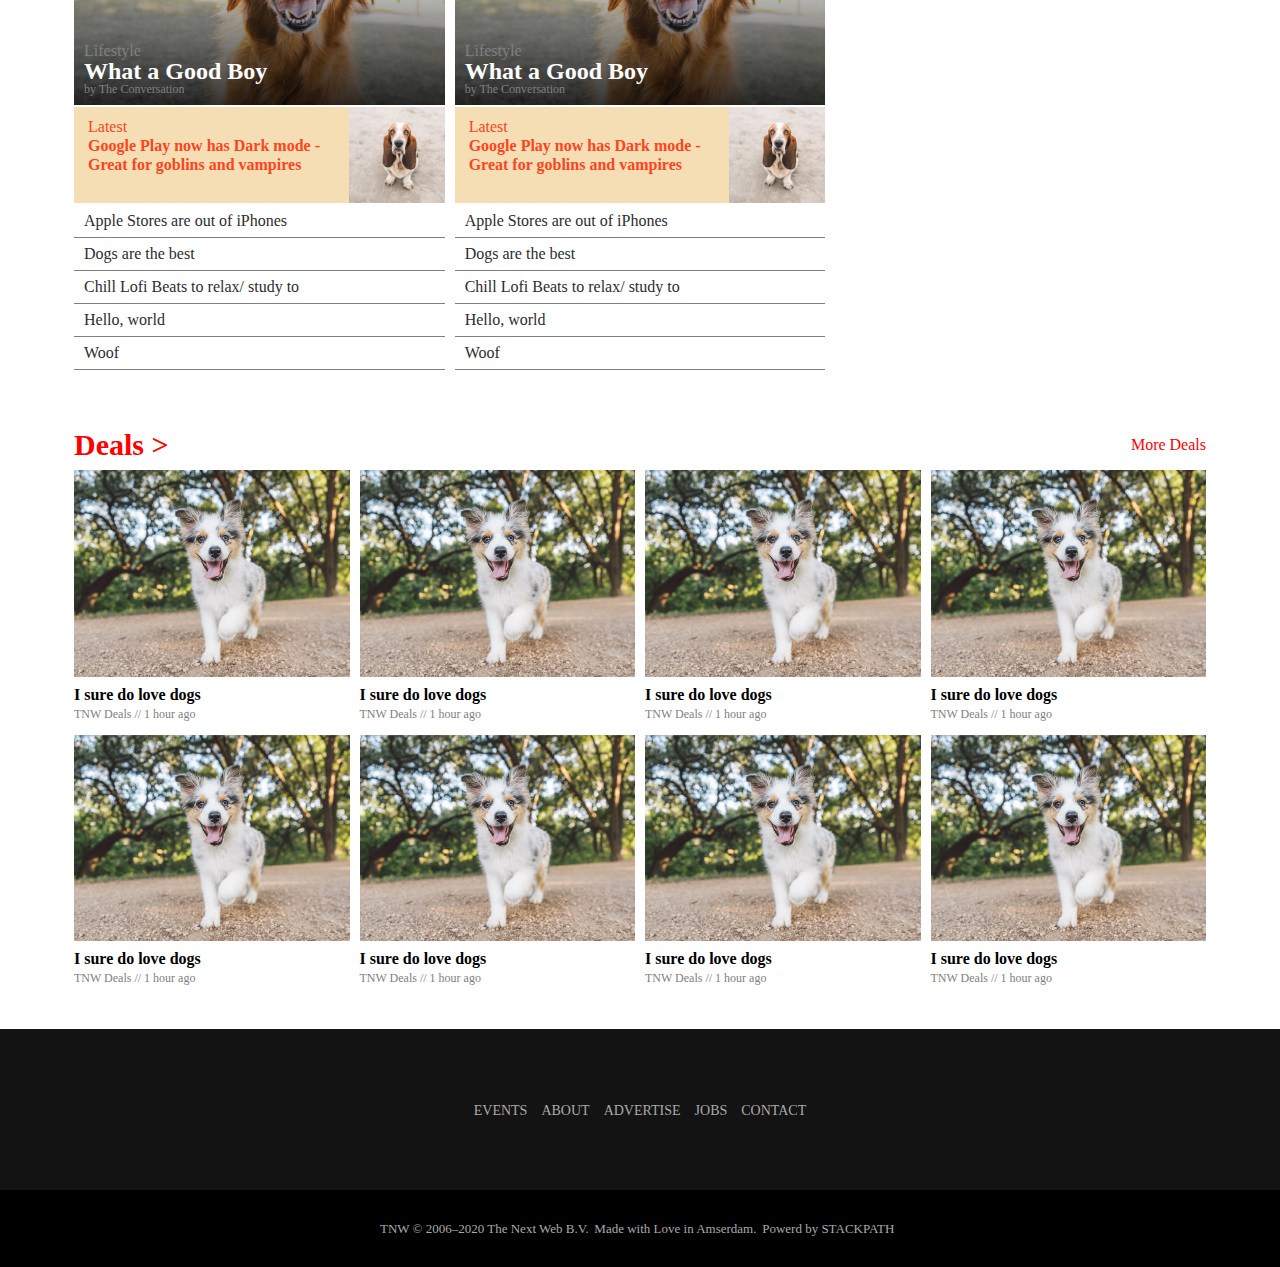
==== commit 2ad35d8b: "Add spacing to sections" ====
--- a/index.html
+++ b/index.html
@@ -471,7 +471,7 @@
       </div>
     </section>
     <div class="heading_flex">
-      <h2 class="deals__heading section_heading">Latest News ></h2>
+      <h2 class="deals__heading section_heading">Deals ></h2>
       <h4 class="deals__more">More Deals</h4>
     </div>
 
--- a/style.css
+++ b/style.css
@@ -619,6 +619,10 @@
 
 /* Article Categories Grid */
 
+.news_categories {
+  padding-bottom: 40px;
+}
+
 .category_card {
   display: grid;
   grid-gap: 2px;
@@ -704,6 +708,10 @@
 }
 
 /* Deals Section Heading */
+
+.deals__grid {
+  padding-bottom: 40px;
+}
 
 .heading_flex {
   display: flex;
